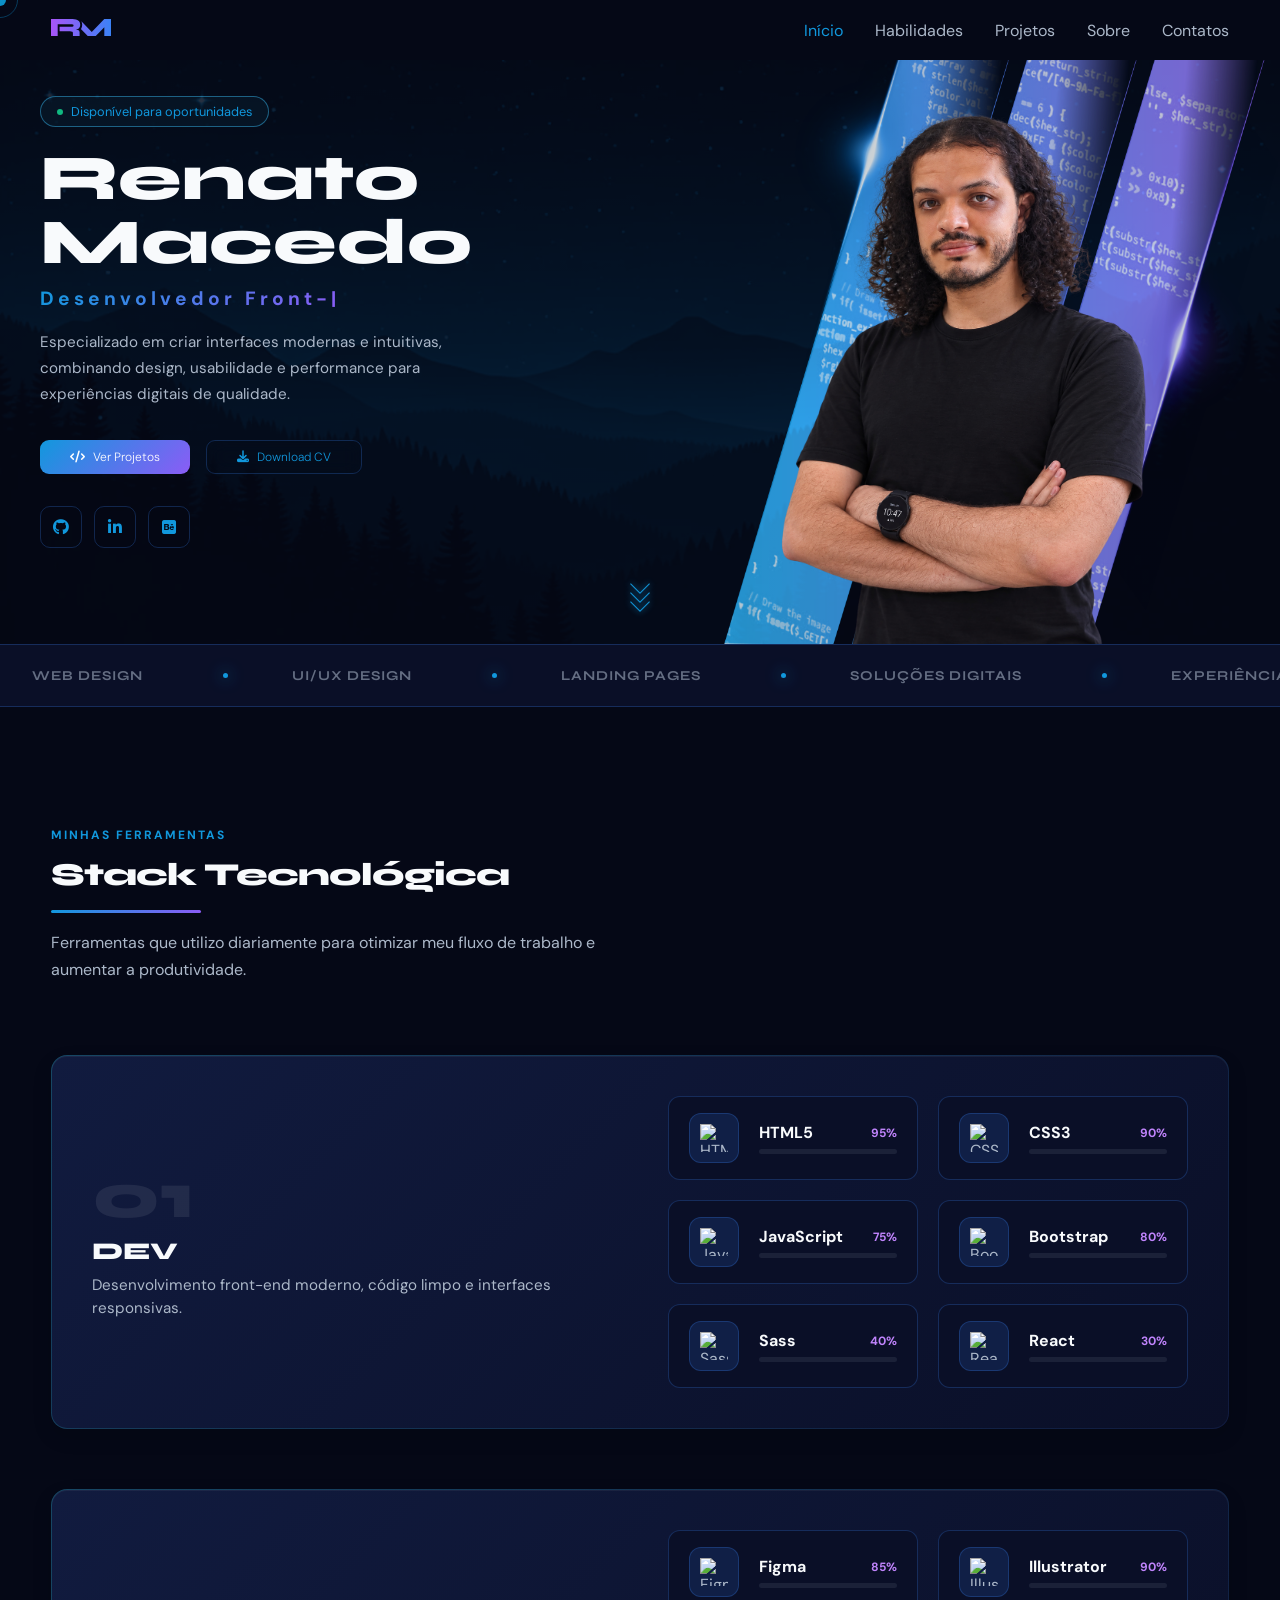
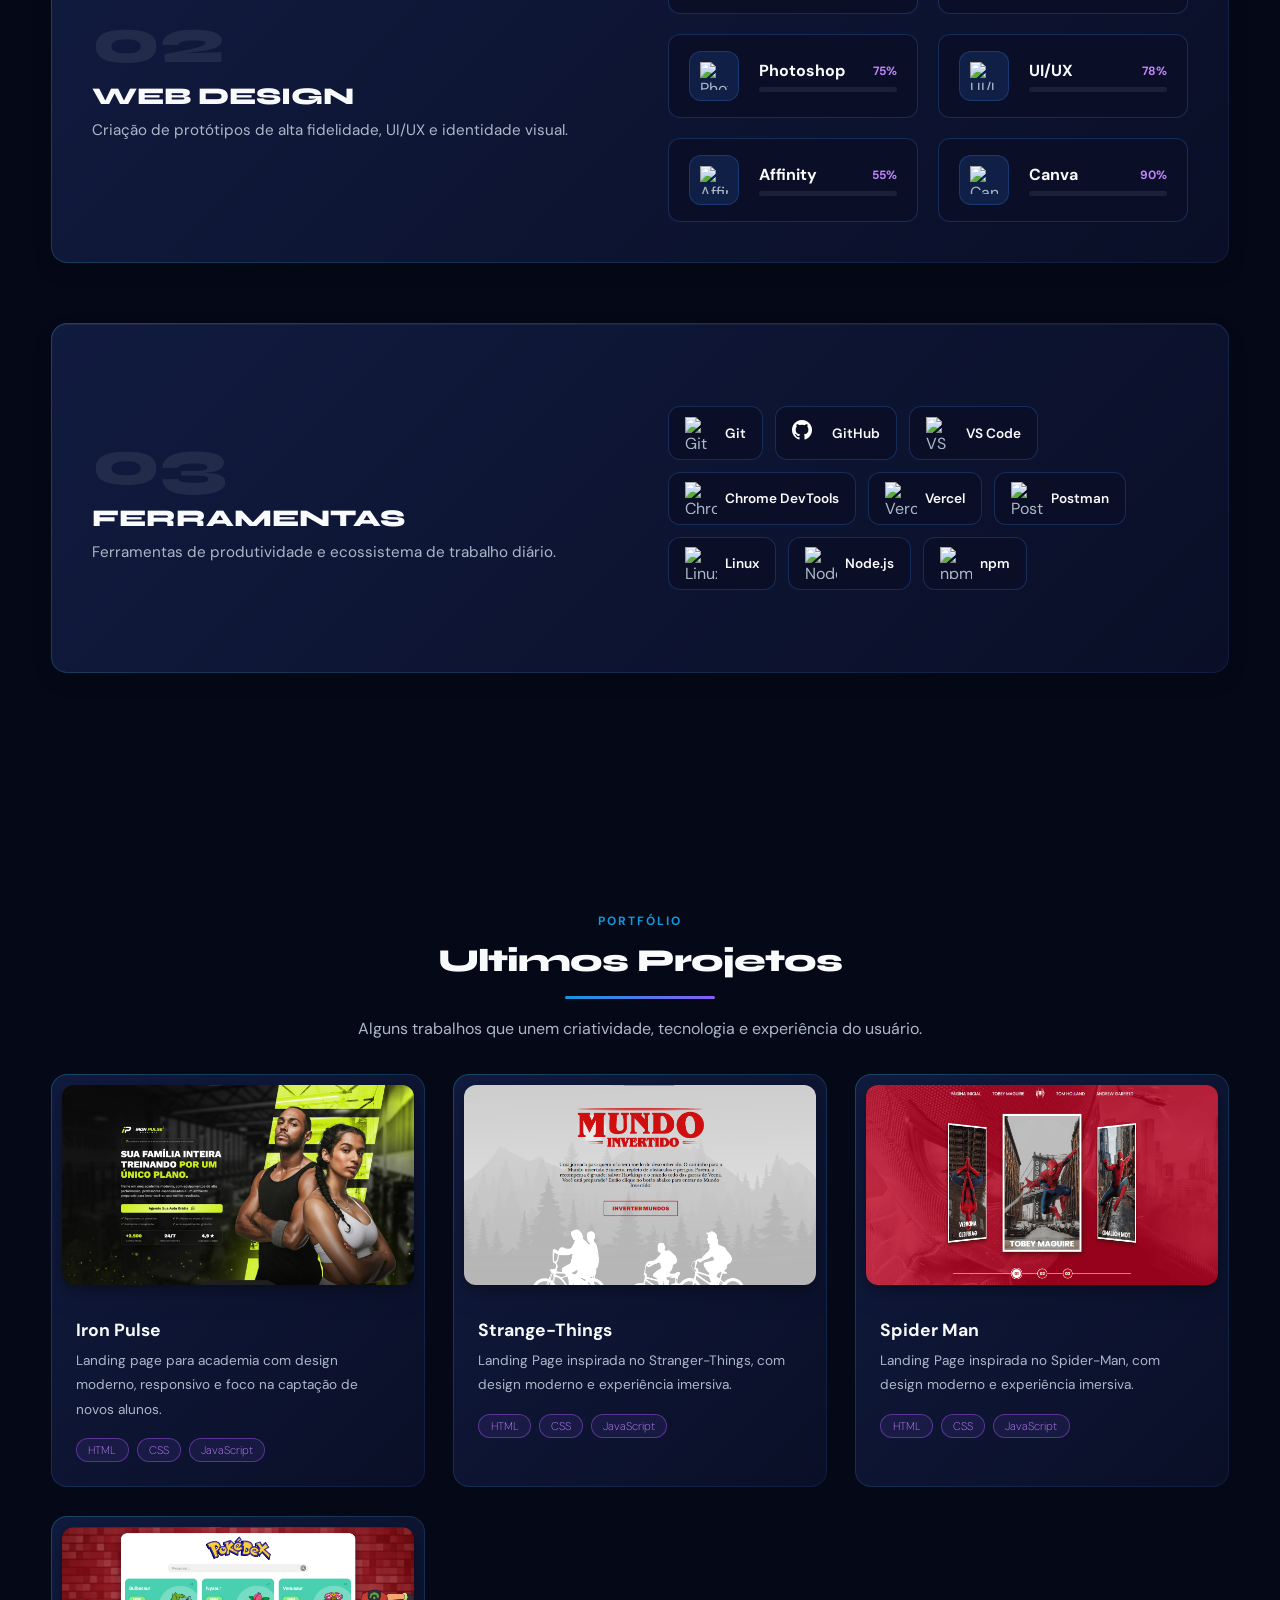
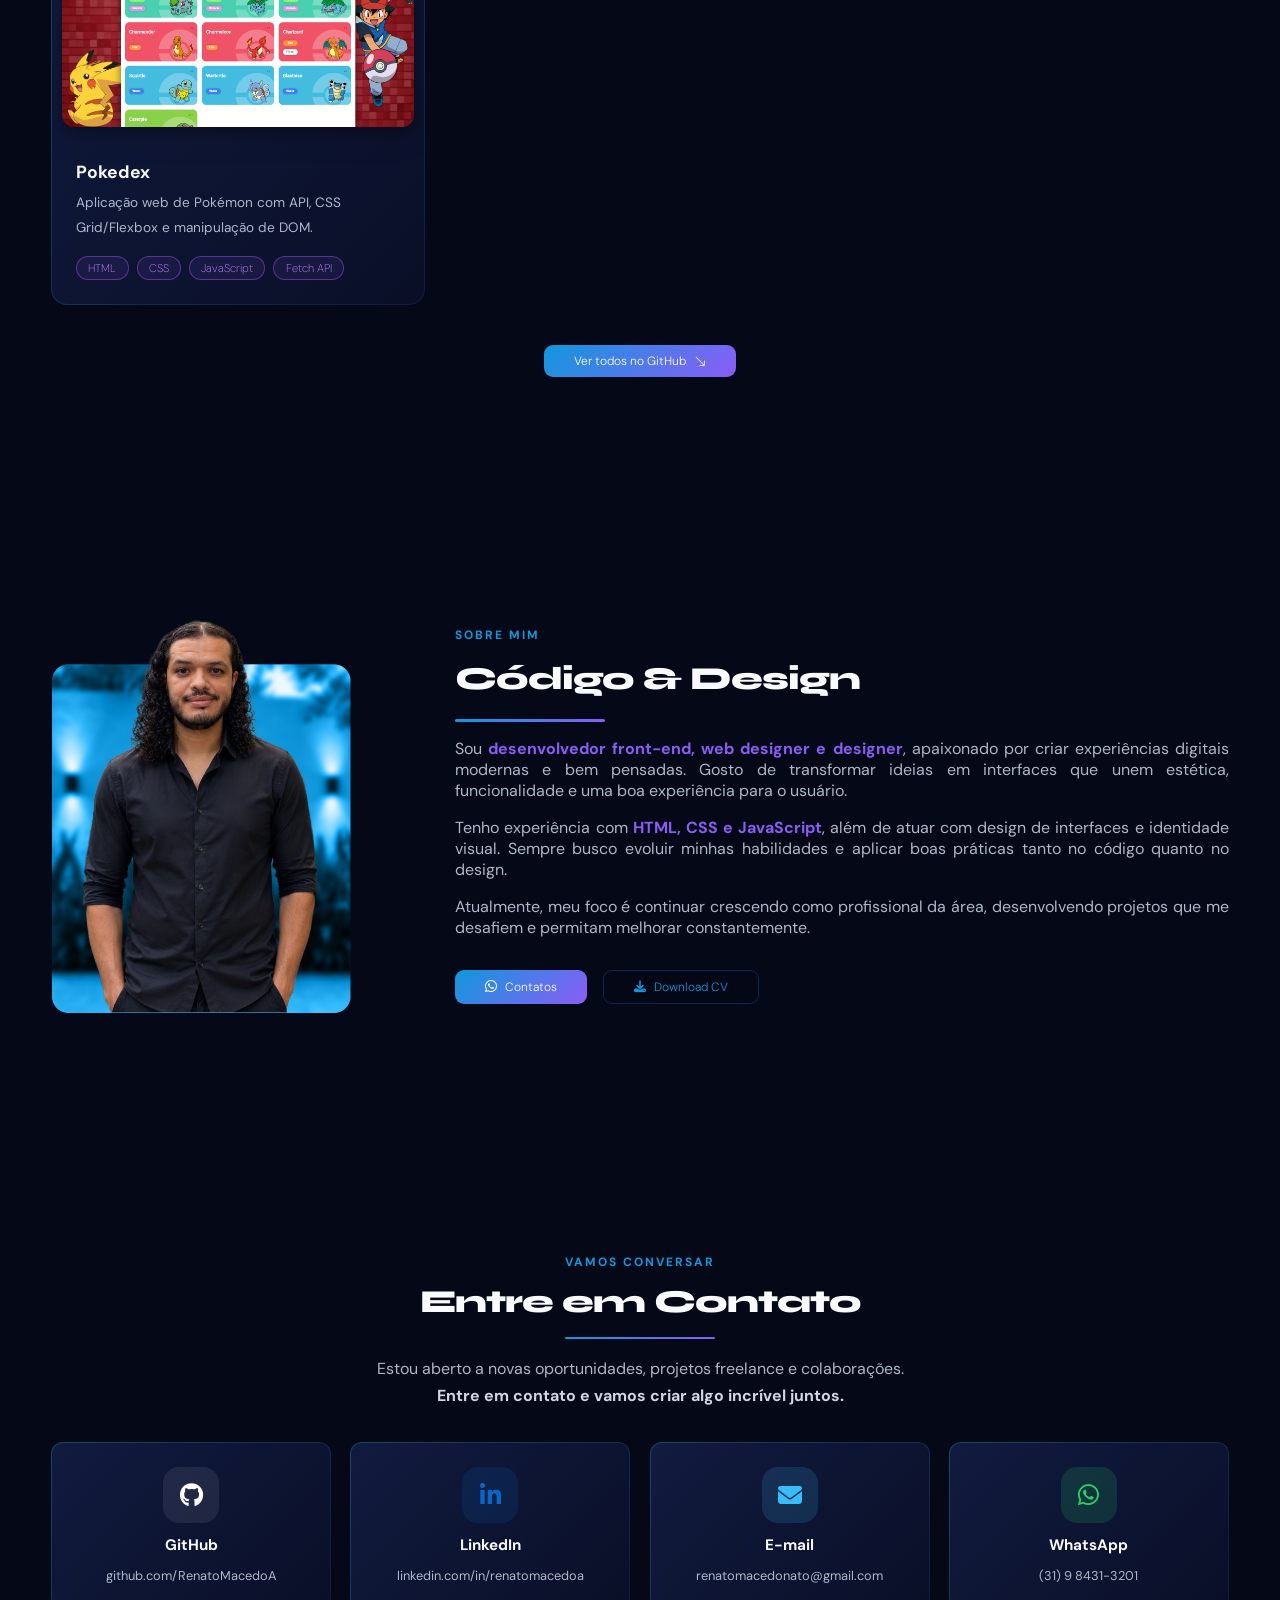
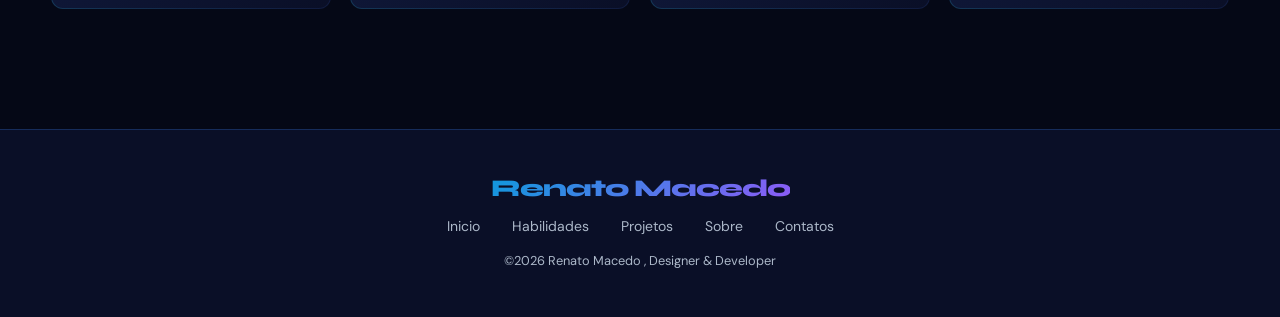
==== index.html @ a1b6cc7d "Add files via upload" ====
<!doctype html>
<html lang="pt-BR" data-theme="dark">
  <head>
    <meta charset="UTF-8" />
    <meta name="viewport" content="width=device-width, initial-scale=1.0" />

    <!-- SEO -->
    <title>Renato Macedo | Portfólio Front-End Developer & Web Designer</title>

    <meta
      name="description"
      content="Portfólio de Renato Macedo Afonso, desenvolvedor Front-End e Web Designer especializado em criar sites modernos, responsivos e focados na experiência do usuário."
    />

    <!-- Compartilhamento -->
    <meta property="og:title" content="Renato Macedo Afonso | Front-End Developer" />
    <meta property="og:description" content="Portfólio profissional com projetos de desenvolvimento web e design." />
    <meta property="og:image" content="assets/img/preview.jpg" />
    <meta property="og:type" content="website" />

    <!-- Fontes -->
    <!-- Google Fonts -->
    <link rel="preconnect" href="https://fonts.googleapis.com" />
    <link rel="preconnect" href="https://fonts.gstatic.com" crossorigin />

    <link
      href="https://fonts.googleapis.com/css2?family=DM+Sans:opsz,wght@9..40,100..1000&family=Syne:wght@400;500;600;700;800&display=swap"
      rel="stylesheet"
    />

    <!-- CSS -->
    <link rel="stylesheet" href="assets/css/reset.css" />
    <link rel="stylesheet" href="assets/css/variaveis.css" />
    <link rel="stylesheet" href="assets/css/componentes.css" />
    <link rel="stylesheet" href="assets/css/styles.css" />
    <link rel="stylesheet" href="assets/css/animacoes.css" />
    <link rel="stylesheet" href="assets/css/responsivo.css" media="screen" />

    <!-- Ícones -->
    <link rel="stylesheet" href="https://cdnjs.cloudflare.com/ajax/libs/font-awesome/6.4.0/css/all.min.css" />
    <link rel="stylesheet" href="https://cdn.jsdelivr.net/npm/bootstrap-icons@1.11.3/font/bootstrap-icons.min.css" />

    <link rel="stylesheet" href="https://cdn.jsdelivr.net/gh/devicons/devicon@latest/devicon.min.css" />

    <link rel="icon" href="assets/img/favicon.ico" />
  </head>

  <body>
    <!-- CURSOR PERSONALIZADO — visível apenas em desktop; oculto automaticamente em touch -->
    <div class="cursor" id="cursor"></div>
    <div class="cursor-ring" id="cursor-ring"></div>

    <!--==================== HEADER ====================-->
    <header class="header__nav">
      <div class="container">
        <div class="header__conteudo">
          <div class="header__logo">
            <a href="#inicio"><img src="assets/image/logoRM.svg" alt="" /></a>
          </div>
          <nav class="menu__Desktop">
            <ul class="menu">
              <li><a href="#inicio" class="active js-link">Início</a></li>
              <li><a href="#skill" class="js-link">Habilidades</a></li>
              <li><a href="#projeto" class="js-link">Projetos</a></li>

              <li><a href="#sobre" class="js-link">Sobre</a></li>
              <li><a href="#contato" class="js-link">Contatos</a></li>
            </ul>
          </nav>

          <!-- <div id="btn__abrir-menu" class="btn__abrir-menu">
            <i class="bi bi-list"></i>
          </div> -->

          <div id="btn-menu__mobile" class="btn-menu__mobile">
            <div class="line-menumobile-1"></div>
            <div class="line-menumobile-2"></div>
          </div>

          <nav id="menu__mobile" class="menu__mobile">
            <ul class="menu">
              <li><a href="#inicio" class="active js-link">Início</a></li>
              <li><a href="#skill" class="js-link">Habilidades</a></li>
              <li><a href="#projeto" class="js-link">Projetos</a></li>

              <li><a href="#sobre" class="js-link">Sobre</a></li>
              <li><a href="#contato" class="js-link">Contatos</a></li>
            </ul>
          </nav>
        </div>
      </div>
    </header>

    <!--==================== MAIN ====================-->
    <main>
      <!--==================== HOME SECTION ====================-->
      <section class="hero" id="inicio">
        <div class="container hero__container">
          <div class="hero__content">
            <div class="hero__text">
              <div class="hero__badge"><span class="hero__badge-pulse"></span> Disponível para oportunidades</div>
              <h1 class="hero__title">Renato<br />Macedo</h1>
              <h2 id="typeWriter" class="hero__subtitle"></h2>
              <p class="hero__description">
                Especializado em criar interfaces modernas e intuitivas, combinando design, usabilidade e performance para experiências
                digitais de qualidade.
              </p>

              <div class="hero__actions">
                <a href="#projeto" class="btn btn--primary"><i class="fas fa-code"></i> Ver Projetos</a>

                <a
                  href="https://drive.google.com/uc?export=download&id=1Sx9H4rnm-EZOzwN9v4sdnHXpkzO45IIn"
                  class="btn btn--outline"
                  target="_blank"
                  rel="noopener noreferrer"
                  title="Baixar Currículo em PDF"
                >
                  <i class="fas fa-download"></i> Download CV
                </a>
              </div>

              <div class="hero__socials">
                <a href="https://github.com/RenatoMacedoA" target="_blank" rel="noopener" class="hero__social-icon" title="GitHub">
                  <i class="fab fa-github"></i>
                </a>
                <a
                  href="https://www.linkedin.com/in/renatomacedoa/"
                  target="_blank"
                  rel="noopener"
                  class="hero__social-icon"
                  title="LinkedIn"
                >
                  <i class="fab fa-linkedin-in"></i>
                </a>

                <a href="https://www.behance.net/RenatoMacedoA" target="_blank" rel="noopener" class="hero__social-icon" title="LinkedIn">
                  <i class="fa-brands fa-square-behance"></i>
                </a>

                <!-- <a
                  href="https://wa.me/5531984313201?text=Olá,%20Renato!%20Vi%20seu%20portfólio%20e%20gostaria%20de%20conversar."
                  target="_blank"
                  rel="noopener"
                  class="hero__social-icon"
                  title="WhatsApp"
                >
                  <i class="fab fa-whatsapp"></i>
                </a> -->
              </div>
            </div>
          </div>

          <div class="hero__images">
            <img src="assets/image/hero22.png" alt="" class="hero__background" />

            <img src="assets/image/FotoHero5.png" alt="Foto de Renato Macedo" class="hero__photo hidden-right" />

            <!-- Mobile -->
            <img src="assets/image/mobile.webp" alt="Foto de Renato Macedo" class="hero__mobile" />
          </div>
          <div class="scroll-down">
            <span></span>
            <span></span>
            <span></span>
          </div>
        </div>
        <div class="bg__textura"></div>
      </section>

      <section class="marquee">
        <div class="marquee__track">
          <div class="marquee__content">
            <span>Web Design</span>
            <span>UI/UX Design</span>
            <span>Landing Pages</span>
            <span>Soluções Digitais</span>
            <span>Experiência do Usuário</span>
            <span>Sites Modernos</span>
          </div>
        </div>
      </section>

      <!--==================== SKILLS SECTION ====================-->
      <section id="skill" class="skill">
        <div class="container">
          <div class="skill__conteudo">
            <div class="section__titulos section__titulos--left">
              <span class="section-tag">Minhas Ferramentas</span>
              <h2 class="section-title">Stack Tecnológica</h2>
              <div class="section-line"></div>
              <p class="section__paragrafos">
                Ferramentas que utilizo diariamente para otimizar meu fluxo de trabalho e aumentar a produtividade.
              </p>
            </div>

            <div class="skills-stack">
              <!-- PANEL 01: DEV -->
              <article class="skills-panel">
                <div class="skills-panel__left hidden-left">
                  <div class="skills-panel__number">01</div>
                  <h3>DEV</h3>
                  <p>Desenvolvimento front-end moderno, código limpo e interfaces responsivas.</p>
                </div>
                <div>
                  <div class="skills__grid hidden-right">
                    <!-- HTML5 -->
                    <div class="skills__card">
                      <div class="skills__icon-box">
                        <img
                          class="skills__icon"
                          src="https://cdn.jsdelivr.net/gh/devicons/devicon/icons/html5/html5-original.svg"
                          alt="HTML5"
                        />
                      </div>
                      <div class="skills__details">
                        <div class="skills__meta">
                          <span class="skills__name">HTML5</span>
                          <span class="skills__percentage">95%</span>
                        </div>
                        <div class="skills__level">
                          <div class="skills__fill" data-level="95" style="width: 0%"></div>
                        </div>
                      </div>
                    </div>

                    <!-- CSS3 -->
                    <div class="skills__card">
                      <div class="skills__icon-box">
                        <img
                          class="skills__icon"
                          src="https://cdn.jsdelivr.net/gh/devicons/devicon/icons/css3/css3-original.svg"
                          alt="CSS3"
                        />
                      </div>
                      <div class="skills__details">
                        <div class="skills__meta">
                          <span class="skills__name">CSS3</span>
                          <span class="skills__percentage">90%</span>
                        </div>
                        <div class="skills__level">
                          <div class="skills__fill" data-level="90" style="width: 0%"></div>
                        </div>
                      </div>
                    </div>

                    <!-- JavaScript -->
                    <div class="skills__card">
                      <div class="skills__icon-box">
                        <img
                          class="skills__icon"
                          src="https://cdn.jsdelivr.net/gh/devicons/devicon/icons/javascript/javascript-original.svg"
                          alt="JavaScript"
                        />
                      </div>
                      <div class="skills__details">
                        <div class="skills__meta">
                          <span class="skills__name">JavaScript</span>
                          <span class="skills__percentage">75%</span>
                        </div>
                        <div class="skills__level">
                          <div class="skills__fill" data-level="75" style="width: 0%"></div>
                        </div>
                      </div>
                    </div>

                    <!-- Bootstrap -->
                    <div class="skills__card">
                      <div class="skills__icon-box">
                        <img
                          class="skills__icon"
                          src="https://cdn.jsdelivr.net/gh/devicons/devicon/icons/bootstrap/bootstrap-original.svg"
                          alt="Bootstrap"
                        />
                      </div>
                      <div class="skills__details">
                        <div class="skills__meta">
                          <span class="skills__name">Bootstrap</span>
                          <span class="skills__percentage">80%</span>
                        </div>
                        <div class="skills__level">
                          <div class="skills__fill" data-level="80" style="width: 0%"></div>
                        </div>
                      </div>
                    </div>

                    <!-- Sass -->
                    <div class="skills__card">
                      <div class="skills__icon-box">
                        <img
                          class="skills__icon"
                          src="https://cdn.jsdelivr.net/gh/devicons/devicon/icons/sass/sass-original.svg"
                          alt="Sass"
                        />
                      </div>
                      <div class="skills__details">
                        <div class="skills__meta">
                          <span class="skills__name">Sass</span>
                          <span class="skills__percentage">40%</span>
                        </div>
                        <div class="skills__level">
                          <div class="skills__fill" data-level="40" style="width: 0%"></div>
                        </div>
                      </div>
                    </div>

                    <!-- React -->
                    <div class="skills__card">
                      <div class="skills__icon-box">
                        <img
                          class="skills__icon"
                          src="https://cdn.jsdelivr.net/gh/devicons/devicon/icons/react/react-original.svg"
                          alt="React"
                        />
                      </div>
                      <div class="skills__details">
                        <div class="skills__meta">
                          <span class="skills__name">React</span>
                          <span class="skills__percentage">30%</span>
                        </div>
                        <div class="skills__level">
                          <div class="skills__fill" data-level="30" style="width: 0%"></div>
                        </div>
                      </div>
                    </div>
                  </div>
                </div>
              </article>

              <!-- PANEL 02: DESIGN -->
              <article class="skills-panel">
                <div class="skills-panel__left hidden-left">
                  <div class="skills-panel__number">02</div>
                  <h3>WEB DESIGN</h3>
                  <p>Criação de protótipos de alta fidelidade, UI/UX e identidade visual.</p>
                </div>
                <div>
                  <div class="skills__grid hidden-right">
                    <!-- Figma -->
                    <div class="skills__card">
                      <div class="skills__icon-box">
                        <img
                          class="skills__icon"
                          src="https://cdn.jsdelivr.net/gh/devicons/devicon/icons/figma/figma-original.svg"
                          alt="Figma"
                        />
                      </div>
                      <div class="skills__details">
                        <div class="skills__meta">
                          <span class="skills__name">Figma</span>
                          <span class="skills__percentage">85%</span>
                        </div>
                        <div class="skills__level">
                          <div class="skills__fill" data-level="85" style="width: 0%"></div>
                        </div>
                      </div>
                    </div>

                    <!-- Illustrator -->
                    <div class="skills__card">
                      <div class="skills__icon-box">
                        <img
                          class="skills__icon"
                          src="https://cdn.jsdelivr.net/gh/devicons/devicon@latest/icons/illustrator/illustrator-original.svg"
                          alt="Illustrator"
                        />
                      </div>
                      <div class="skills__details">
                        <div class="skills__meta">
                          <span class="skills__name">Illustrator</span>
                          <span class="skills__percentage">90%</span>
                        </div>
                        <div class="skills__level">
                          <div class="skills__fill" data-level="90" style="width: 0%"></div>
                        </div>
                      </div>
                    </div>

                    <!-- Photoshop -->
                    <div class="skills__card">
                      <div class="skills__icon-box">
                        <img
                          class="skills__icon"
                          src="https://cdn.jsdelivr.net/gh/devicons/devicon@latest/icons/photoshop/photoshop-original.svg"
                          alt="Photoshop"
                        />
                      </div>
                      <div class="skills__details">
                        <div class="skills__meta">
                          <span class="skills__name">Photoshop</span>
                          <span class="skills__percentage">75%</span>
                        </div>
                        <div class="skills__level">
                          <div class="skills__fill" data-level="75" style="width: 0%"></div>
                        </div>
                      </div>
                    </div>

                    <!-- UI/UX -->
                    <div class="skills__card">
                      <div class="skills__icon-box">
                        <img class="skills__icon" src="https://img.icons8.com/color/96/design.png" alt="UI/UX" />
                      </div>
                      <div class="skills__details">
                        <div class="skills__meta">
                          <span class="skills__name">UI/UX</span>
                          <span class="skills__percentage">78%</span>
                        </div>
                        <div class="skills__level">
                          <div class="skills__fill" data-level="78" style="width: 0%"></div>
                        </div>
                      </div>
                    </div>

                    <!-- Affinity -->
                    <div class="skills__card">
                      <div class="skills__icon-box">
                        <img
                          class="skills__icon"
                          src="https://upload.wikimedia.org/wikipedia/commons/thumb/c/cf/Affinity_%28App%29_Logo.svg/960px-Affinity_%28App%29_Logo.svg.png"
                          alt="Affinity"
                        />
                      </div>
                      <div class="skills__details">
                        <div class="skills__meta">
                          <span class="skills__name">Affinity</span>
                          <span class="skills__percentage">55%</span>
                        </div>
                        <div class="skills__level">
                          <div class="skills__fill" data-level="55" style="width: 0%"></div>
                        </div>
                      </div>
                    </div>

                    <!-- Canva -->
                    <div class="skills__card">
                      <div class="skills__icon-box">
                        <img
                          class="skills__icon"
                          src="https://img.icons8.com/?size=100&id=iWw83PVcBpLw&format=png&color=000000"
                          alt="Canva"
                        />
                      </div>
                      <div class="skills__details">
                        <div class="skills__meta">
                          <span class="skills__name">Canva</span>
                          <span class="skills__percentage">90%</span>
                        </div>
                        <div class="skills__level">
                          <div class="skills__fill" data-level="90" style="width: 0%"></div>
                        </div>
                      </div>
                    </div>
                  </div>
                </div>
              </article>

              <!-- PANEL 03: FERRAMENTAS -->
              <article class="skills-panel">
                <div class="skills-panel__left hidden-left">
                  <div class="skills-panel__number">03</div>
                  <h3>FERRAMENTAS</h3>
                  <p>Ferramentas de produtividade e ecossistema de trabalho diário.</p>
                </div>
                <div>
                  <div class="skills__tags-container hidden-right">
                    <div class="skills__tag">
                      <img
                        class="skills__tag-icon"
                        src="https://cdn.jsdelivr.net/gh/devicons/devicon/icons/git/git-original.svg"
                        alt="Git"
                      />
                      <span class="skills__tag-name">Git</span>
                    </div>

                    <div class="skills__tag">
                      <i class="bi bi-github skills__tag-icon icon__github"></i>
                      <span class="skills__tag-name">GitHub</span>
                    </div>

                    <div class="skills__tag">
                      <img
                        class="skills__tag-icon"
                        src="https://cdn.jsdelivr.net/gh/devicons/devicon/icons/vscode/vscode-original.svg"
                        alt="VS Code"
                      />
                      <span class="skills__tag-name">VS Code</span>
                    </div>

                    <div class="skills__tag">
                      <img
                        class="skills__tag-icon"
                        src="https://cdn.jsdelivr.net/gh/devicons/devicon/icons/chrome/chrome-original.svg"
                        alt="Chrome DevTools"
                      />
                      <span class="skills__tag-name">Chrome DevTools</span>
                    </div>

                    <div class="skills__tag">
                      <img
                        class="skills__tag-icon"
                        src="https://cdn.jsdelivr.net/gh/devicons/devicon/icons/vercel/vercel-original.svg"
                        alt="Vercel"
                      />
                      <span class="skills__tag-name">Vercel</span>
                    </div>

                    <div class="skills__tag">
                      <img
                        class="skills__tag-icon"
                        src="https://cdn.jsdelivr.net/gh/devicons/devicon/icons/postman/postman-original.svg"
                        alt="Postman"
                      />
                      <span class="skills__tag-name">Postman</span>
                    </div>

                    <div class="skills__tag">
                      <img
                        class="skills__tag-icon"
                        src="https://cdn.jsdelivr.net/gh/devicons/devicon/icons/linux/linux-original.svg"
                        alt="Linux"
                      />
                      <span class="skills__tag-name">Linux</span>
                    </div>

                    <div class="skills__tag">
                      <img
                        class="skills__tag-icon"
                        src="https://cdn.jsdelivr.net/gh/devicons/devicon/icons/nodejs/nodejs-original.svg"
                        alt="Node.js"
                      />
                      <span class="skills__tag-name">Node.js</span>
                    </div>

                    <div class="skills__tag">
                      <img
                        class="skills__tag-icon"
                        src="https://cdn.jsdelivr.net/gh/devicons/devicon/icons/npm/npm-original-wordmark.svg"
                        alt="npm"
                      />
                      <span class="skills__tag-name">npm</span>
                    </div>
                  </div>
                </div>
              </article>
            </div>
          </div>
        </div>
      </section>

      <!--==================== PROJETOS SECTION ====================-->
      <section id="projeto" class="projeto">
        <div class="container">
          <div class="projeto__conteudo">
            <div class="section__titulos">
              <span class="section-tag">Portfólio</span>
              <h2 class="section-title">Ultimos Projetos</h2>
              <div class="section-line"></div>
              <div class="section__paragrafos">Alguns trabalhos que unem criatividade, tecnologia e experiência do usuário.</div>
            </div>

            <div class="projeto__grid">
              <div class="projeto__card pop">
                <div class="projeto__imagem-container">
                  <img class="projeto__imagem" src="assets/image/LP-IronPulse.jpg" alt="Landing Page para Iron Pulse" />

                  <div class="projeto__overlay">
                    <a href="https://ironpulseclub.vercel.app/" class="btn btn--primary" target="_blank" rel="noopener noreferrer">
                      <span>Ver Projeto</span>
                      <i class="bi bi-arrow-down-right"></i>
                    </a>

                    <a
                      href="https://github.com/RenatoMacedoA/LP-IronPulse"
                      class="btn btn--outline"
                      target="_blank"
                      rel="noopener noreferrer"
                    >
                      <span>GitHub</span>
                      <i class="bi bi-download"></i>
                    </a>
                  </div>
                </div>

                <div class="projeto__info">
                  <div class="projeto__nome">Iron Pulse</div>
                  <div class="projeto__desc">
                    Landing page para academia com design moderno, responsivo e foco na captação de novos alunos.
                  </div>
                  <div class="projeto__tags">
                    <span class="projeto__tag">HTML</span>
                    <span class="projeto__tag">CSS</span>
                    <span class="projeto__tag">JavaScript</span>
                  </div>
                </div>
              </div>

              <div class="projeto__card pop">
                <div class="projeto__imagem-container">
                  <img class="projeto__imagem" src="assets/image/Stranger-Things.png" alt="Stranger Things" />

                  <div class="projeto__overlay">
                    <a
                      href="https://renatomacedoa.github.io/Strange-Things/"
                      class="btn btn--primary"
                      target="_blank"
                      rel="noopener noreferrer"
                    >
                      <span>Ver Projeto</span>
                      <i class="bi bi-arrow-down-right"></i>
                    </a>

                    <a
                      href="https://github.com/RenatoMacedoA/Strange-Things"
                      class="btn btn--outline"
                      target="_blank"
                      rel="noopener noreferrer"
                    >
                      <span>GitHub</span>
                      <i class="bi bi-download"></i>
                    </a>
                  </div>
                </div>

                <div class="projeto__info">
                  <div class="projeto__nome">Strange-Things</div>
                  <div class="projeto__desc">Landing Page inspirada no Stranger-Things, com design moderno e experiência imersiva.</div>
                  <div class="projeto__tags">
                    <span class="projeto__tag">HTML</span>
                    <span class="projeto__tag">CSS</span>
                    <span class="projeto__tag">JavaScript</span>
                  </div>
                </div>
              </div>

              <div class="projeto__card pop">
                <div class="projeto__imagem-container">
                  <img class="projeto__imagem" src="assets/image/Spider-Man.png" alt="Spider Man" />
                  <div class="projeto__overlay">
                    <a
                      href="https://renatomacedoa.github.io/SpiderMan-LandingPage/"
                      class="btn btn--primary"
                      target="_blank"
                      rel="noopener noreferrer"
                    >
                      <span>Ver Projeto</span>
                      <i class="bi bi-arrow-down-right"></i>
                    </a>

                    <a
                      href="https://github.com/RenatoMacedoA/SpiderMan-LandingPage"
                      class="btn btn--outline"
                      target="_blank"
                      rel="noopener noreferrer"
                    >
                      <span>GitHub</span>
                      <i class="bi bi-download"></i>
                    </a>
                  </div>
                </div>

                <div class="projeto__info">
                  <div class="projeto__nome">Spider Man</div>
                  <div class="projeto__desc">Landing Page inspirada no Spider-Man, com design moderno e experiência imersiva.</div>
                  <div class="projeto__tags">
                    <span class="projeto__tag">HTML</span>
                    <span class="projeto__tag">CSS</span>
                    <span class="projeto__tag">JavaScript</span>
                  </div>
                </div>
              </div>

              <div class="projeto__card pop">
                <div class="projeto__imagem-container">
                  <img class="projeto__imagem" src="assets/image/Pokedex.png" alt="Spider Man" />

                  <div class="projeto__overlay">
                    <a href="https://renatomacedoa.github.io/Pokedex/" class="btn btn--primary" target="_blank" rel="noopener noreferrer">
                      <span>Ver Projeto</span>
                      <i class="bi bi-arrow-down-right"></i>
                    </a>

                    <a href="https://github.com/RenatoMacedoA/Pokedex" class="btn btn--outline" target="_blank" rel="noopener noreferrer">
                      <span>GitHub</span>
                      <i class="bi bi-download"></i>
                    </a>
                  </div>
                </div>

                <div class="projeto__info">
                  <div class="projeto__nome">Pokedex</div>
                  <div class="projeto__desc">Aplicação web de Pokémon com API, CSS Grid/Flexbox e manipulação de DOM.</div>
                  <div class="projeto__tags">
                    <span class="projeto__tag">HTML</span>
                    <span class="projeto__tag">CSS</span>
                    <span class="projeto__tag">JavaScript</span>
                    <span class="projeto__tag">Fetch API</span>
                  </div>
                </div>
              </div>

              <!-- <div class="projeto__card pop">
                <div class="projeto__imagem-container">
                  <img class="projeto__imagem" src="Spider-Man.png" alt="Jogo Da Memória" />

                  <div class="projeto__overlay">
                    <a
                      href="https://renatomacedoa.github.io/Memory-Game/"
                      class="btn btn--primary"
                      target="_blank"
                      rel="noopener noreferrer"
                    >
                      <span>Ver Projeto</span>
                      <i class="bi bi-arrow-down-right"></i>
                    </a>

                    <a
                      href="https://github.com/RenatoMacedoA/Memory-Game"
                      class="btn btn--outline"
                      target="_blank"
                      rel="noopener noreferrer"
                    >
                      <span>GitHub</span>
                      <i class="bi bi-download"></i>
                    </a>
                  </div>
                </div>

                <div class="projeto__info">
                  <div class="projeto__nome">Jogo Da Memória</div>
                  <div class="projeto__desc">Projeto desenvolvido para praticar JavaScript, manipulação do DOM e lógica de programação.</div>
                  <div class="projeto__tags">
                    <span class="projeto__tag">HTML</span>
                    <span class="projeto__tag">CSS</span>
                    <span class="projeto__tag">JavaScript</span>
                  </div>
                </div>
              </div>

              <div class="projeto__card pop">
                <div class="projeto__imagem-container">
                  <img class="projeto__imagem" src="Spider-Man.png" alt="Spider Man" />

                  <div class="projeto__overlay">
                    <a
                      href="https://renatomacedoa.github.io/SpiderMan-LandingPage/"
                      class="btn btn--primary"
                      target="_blank"
                      rel="noopener noreferrer"
                    >
                      <span>Ver Projeto</span>
                      <i class="bi bi-arrow-down-right"></i>
                    </a>

                    <a
                      href="https://github.com/RenatoMacedoA/SpiderMan-LandingPage"
                      class="btn btn--outline"
                      target="_blank"
                      rel="noopener noreferrer"
                    >
                      <span>GitHub</span>
                      <i class="bi bi-download"></i>
                    </a>
                  </div>
                </div>

                <div class="projeto__info">
                  <div class="projeto__nome">Spider Man</div>
                  <div class="projeto__desc">Landing Page inspirada no Spider-Man, com design moderno e experiência imersiva.</div>
                  <div class="projeto__tags">
                    <span class="projeto__tag">HTML</span>
                    <span class="projeto__tag">CSS</span>
                    <span class="projeto__tag">JavaScript</span>
                  </div>
                </div>
              </div> -->
            </div>

            <div class="projeto__botoes">
              <a href="https://github.com/RenatoMacedoA" class="btn btn--primary" target="_blank" rel="noopener noreferrer">
                <span>Ver todos no GitHub</span>
                <i class="bi bi-arrow-down-right"></i>
              </a>
            </div>
          </div>
        </div>
      </section>

      <!-- <section id="certificado" class="certificados">
        <h1>certificado</h1>
      </section> -->

      <!--==================== SOBRE SECTION ====================-->
      <section id="sobre" class="sobre">
      

        <div class="container">
          <div class="sobre__conteudo">
            <!-- Conteúdo -->
            <div class="sobre__info">
              <!-- Imagem -->
              <figure class="sobre__image hidden-left">
                <img src="assets/image/FotoSobre2.webp" alt="Foto de Renato Macedo" loading="lazy" />
              </figure>

              <!-- Texto -->
              <div class="sobre__texto hidden-right">
                <!-- Título da Seção -->
                <div class="section__titulos section__titulos--left">
                  <span class="section-tag">SOBRE MIM</span>
                  <h2 class="section-title">Código & Design</h2>
                  <div class="section-line"></div>
                </div>

                <div class="sobre__paragrafo">
                  <p>
                    Sou
                    <strong>desenvolvedor front-end, web designer e designer</strong>, apaixonado por criar experiências digitais modernas e
                    bem pensadas. Gosto de transformar ideias em interfaces que unem estética, funcionalidade e uma boa experiência para o
                    usuário.
                  </p>

                  <p>
                    Tenho experiência com
                    <strong>HTML, CSS e JavaScript</strong>, além de atuar com design de interfaces e identidade visual. Sempre busco
                    evoluir minhas habilidades e aplicar boas práticas tanto no código quanto no design.
                  </p>

                  <p>
                    Atualmente, meu foco é continuar crescendo como profissional da área, desenvolvendo projetos que me desafiem e permitam
                    melhorar constantemente.
                  </p>
                </div>

                <!-- NÃO ALTERAR -->
                <div class="hero__actions">
                  <a href="#contato" class="btn btn--primary">
                    <i class="bi bi-whatsapp"></i>
                    Contatos
                  </a>

                  <a
                    href="https://drive.google.com/uc?export=download&id=1Sx9H4rnm-EZOzwN9v4sdnHXpkzO45IIn"
                    class="btn btn--outline"
                    target="_blank"
                    rel="noopener noreferrer"
                    title="Baixar Currículo em PDF"
                  >
                    <i class="fas fa-download"></i>
                    Download CV
                  </a>
                </div>
                <!-- /NÃO ALTERAR -->
              </div>
            </div>
          </div>
        </div>
      </section>

      <!--==================== CONTATOS SECTION ====================-->
      <section id="contato" class="contato">
        <div class="container">
          <!-- Bloco de Texto Superior Centralizado -->
          <div class="contatos__topo pop">
            <div class="section__titulos">
              <span class="section-tag">Vamos Conversar</span>
              <h2 class="section-title">Entre em Contato</h2>
              <div class="section-line"></div>
              <div class="section__paragrafos">
                <p>
                  Estou aberto a novas oportunidades, projetos freelance e colaborações.
                  <br />
                  <strong>Entre em contato e vamos criar algo incrível juntos.</strong>
                </p>
              </div>
            </div>
          </div>

          <div class="contact-grid pop">
            <!-- Github -->
            <a class="contact-card github" href="https://github.com/RenatoMacedoA" target="_blank" rel="noopener noreferrer">
              <div class="contact-icon">
                <i class="fab fa-github"></i>
              </div>

              <h3 class="contact-label">GitHub</h3>

              <p class="contact-val">github.com/RenatoMacedoA</p>
            </a>

            <!-- Linkedin -->
            <a class="contact-card linkedin" href="https://www.linkedin.com/in/renatomacedoa/" target="_blank" rel="noopener noreferrer">
              <div class="contact-icon">
                <i class="fab fa-linkedin-in"></i>
              </div>

              <h3 class="contact-label">LinkedIn</h3>

              <p class="contact-val">linkedin.com/in/renatomacedoa</p>
            </a>

            <!-- Email -->
            <a class="contact-card email" href="mailto:renatomacedonato@gmail.com">
              <div class="contact-icon">
                <i class="fas fa-envelope"></i>
              </div>

              <h3 class="contact-label">E-mail</h3>

              <p class="contact-val">renatomacedonato@gmail.com</p>
            </a>

            <!-- Whatsapp -->
            <a
              class="contact-card whatsapp"
              href="https://wa.me/5531984313201?text=Olá,%20Renato!%20Vi%20seu%20portfólio%20e%20gostaria%20de%20conversar."
              target="_blank"
              rel="noopener noreferrer"
            >
              <div class="contact-icon">
                <i class="fab fa-whatsapp"></i>
              </div>

              <h3 class="contact-label">WhatsApp</h3>

              <p class="contact-val">(31) 9 8431-3201</p>
            </a>
          </div>
        </div>
      </section>
    </main>

    <!--==================== FOOTER ====================-->
    <footer class="footer__Section">
      <div class="container">
        <div class="footer__conteudo">
          <div class="footer--logo">Renato Macedo</div>

          <!-- MENU FOOTER -->
          <div class="footer__menu">
            <ul>
              <li><a href="#inicio">Inicio</a></li>
              <li><a href="#skill">Habilidades</a></li>
              <li><a href="#projeto">Projetos</a></li>
              <li><a href="#sobre">Sobre</a></li>
              <li><a href="#contato">Contatos</a></li>
            </ul>
          </div>

          <p class="copyright">©2026 Renato Macedo , Designer & Developer</p>
        </div>
      </div>
    </footer>

    <!--==================== JAVA SCRIPT ====================-->
    <script src="assets/js/menu.js" defer></script>
    <script src="assets/js/animacoes.js" defer></script>
  </body>
</html>
---- assets/css/variaveis.css ----
:root {
  /* ========== 1. FONTES ========== */
  --font-title: "Syne", sans-serif;
  --font-body: "DM Sans", sans-serif;

  /* ========== 2. CORES PRINCIPAIS & GRADIENTES ========== */
  --primary-color: #1198dd;
  --secondary-color: #8b5cf6;
  --purple3: #c084fc;
  --green: #10b981;
  --gradiente: linear-gradient(135deg, #1198dd, #8b5cf6);
  --bg-degrade: linear-gradient(135deg, #050816, #0a0f27);

  /* ========== 3. BACKGROUNDS & TEXTOS ========== */
  --bg-primary: #050816;
  --bg-secondary: #0a0f27;
  --title-color: #f8fafc;
  --text-color: #acb8c9;
  --highlight-color: rgb(207, 215, 226);

  /* ========== 4. EFEITOS & GLOWS ========== */
  --glow-azul: rgba(59, 130, 246, 0.15);
  --glow-roxo: rgba(168, 85, 247, 0.15);

  /* ========== 5. BORDAS E LINHAS ========== */
  --border: rgba(168, 85, 247, 0.15);
  --border2: rgba(59, 130, 246, 0.25);
  --border-azul: rgba(56, 191, 248, 0.45);
  --border-roxo1: rgba(168, 85, 247, 0.1);
  --border-roxo2: rgba(168, 85, 247, 0.45);

  /* ========== 6. CARDS & BORDAS DE CARDS ========== */
  /* Card 01 */
  --card-1-light: #111b3f;
  --card-1-dark: #0a0f27;
  --card-1-bg: linear-gradient(135deg, var(--card-1-light), var(--card-1-dark));
  --border-card1: linear-gradient(135deg, rgba(56, 191, 248, 0.35), #111b3f);
  --border-card1-hover: linear-gradient(135deg, #38bff8, #111b3f);

  /* Card 02 */
  --card-2-light: #0a122d;
  --card-2-dark: #050816;
  --card-2-bg: linear-gradient(135deg, var(--card-2-light), var(--card-2-dark));
  --border-card2: linear-gradient(135deg, rgba(56, 191, 248, 0.25), #0a122d);
  --border-card2-hover: linear-gradient(135deg, #38bff8, #0a122d);
  --border-card3-hover: linear-gradient(135deg, #38bff8, #0e2b38);

  /* Card 03 */
  --card-3-bg: linear-gradient(135deg, var(--card-2-light), var(--card-2-dark), var(--card-2-light));
  --border-card3: linear-gradient(135deg, rgba(56, 191, 248, 0.35), #0a122d);

  /* ========== 7. TAGS & OUTROS ========== */
  --tags1: rgba(56, 191, 248, 0.05);
  --tags2: rgba(138, 92, 246, 0.1);
  --barra-light: rgba(122, 132, 153, 0.15);
}
---- assets/css/componentes.css ----
/* ========== 1. CURSOR PERSONALIZADO ========== */
.cursor {
  position: fixed;
  z-index: 9998;
  width: 12px;
  height: 12px;
  background: var(--primary-color);
  border-radius: 50%;
  pointer-events: none;
  transform: translate(-50%, -50%);
  mix-blend-mode: difference;
  transition:
    transform 0.1s,
    width 0.3s,
    height 0.3s,
    background 0.3s;
}

.cursor-ring {
  position: fixed;
  z-index: 9997;
  width: 36px;
  height: 36px;
  border: 1.5px solid rgba(17, 153, 221, 0.35);
  border-radius: 50%;
  pointer-events: none;
  transform: translate(-50%, -50%);
  transition:
    transform 0.15s ease,
    width 0.3s,
    height 0.3s,
    opacity 0.3s;
}

/* ========== 2. BOTÕES REUTILIZÁVEIS ========== */
.btn {
  display: inline-flex;
  align-items: center;
  gap: 8px;
  padding: 8px 30px;
  border-radius: 9px;
  font-size: 12px;
  font-weight: 300;
  transition: 0.3s ease;
}

.btn--primary {
  background: linear-gradient(135deg, var(--primary-color), var(--secondary-color));
  color: #fff;
  transition:
    transform 0.2s,
    box-shadow 0.2s;
}

.btn--primary:hover {
  transform: translateY(-2px);
  box-shadow: 0 0 35px rgba(56, 191, 248, 0.4);
}

.btn--outline {
  border: 1px solid var(--border2);
  color: var(--primary-color);
  backdrop-filter: blur(10px);
  transition:
    transform 0.2s,
    box-shadow 0.2s;
}

.btn--outline:hover {
  background: var(--glow-azul);
  border-color: var(--primary-color);
  color: var(--primary-color);
  transform: translateY(-2px);
}

/* ========== 3. TÍTULOS DE SEÇÃO ========== */
.section__titulos {
  display: flex;
  flex-direction: column;
  align-items: center;
}

.section__titulos--left,
.section__titulos--right {
  align-items: flex-start;
  text-align: left;
}

.section-tag {
  display: inline-block;
  margin-bottom: 0.75rem;
  font-size: 0.75rem;
  font-weight: 700;
  color: var(--primary-color);
  letter-spacing: 2px;
  text-transform: uppercase;
}

.section-title {
  display: flex;
  flex-wrap: wrap;
  gap: 5rem;
  margin-bottom: 1rem;
  font-family: "Syne", sans-serif;
  font-size: clamp(1.5rem, 4vw, 2rem);
  font-weight: 800;
  color: var(--title-color);
  letter-spacing: -1px;
}

.section-line {
  width: 150px;
  height: 2.5px;
  background: var(--gradiente);
  border-radius: 50px;
}

.section__paragrafos {
  max-width: 580px;
  font-size: 1rem;
  line-height: 1.7;
  margin-top: 1rem;
}

.section__paragrafos strong {
  font-weight: 700;
  color: var(--highlight-color);
}


/* ========== 4. ELEMENTOS VISUAIS E DECORATIVOS ========== */
.bg__textura {
  position: absolute;
  top: 0;
  right: 0;
  bottom: 0;
  z-index: 0;
  width: 100%;
  /* background: url("../image/bg-circuit.png") repeat right center;
  background-size: 320px 320px; */
  opacity: 0.20;
  pointer-events: none;

    /* Gradiente escuro (overlay) + Imagem de fundo */
  background-image: linear-gradient(rgba(5, 8, 22, 0.322), rgba(5, 8, 22, 0.322)), url('../image/fundo51.webp');
  background-size: cover;
  background-position: center;
  background-repeat: no-repeat;
}

.scroll-down {
  position: absolute;
  bottom: 40px;
  left: 50%;
  z-index: 555;
  transform: translateX(-50%);
}

.scroll-down span {
  display: block;
  width: 14px;
  height: 14px;
  margin: -5px;
  border-right: 1px solid var(--primary-color);
  border-bottom: 1px solid var(--primary-color);
  transform: rotate(45deg);
  animation: scroll 2s infinite;
  filter: drop-shadow(0 0 3px var(--primary-color));
}

.scroll-down span:nth-child(2) {
  animation-delay: 0.2s;
}

.scroll-down span:nth-child(3) {
  animation-delay: 0.4s;
}

.menu__social ul {
  display: flex;
  align-items: center;
  gap: 16px;
}

.menu__icon {
  display: flex;
  align-items: center;
  font-size: 1rem;
}

.menu__link {
  display: flex;
  align-items: center;
  justify-content: center;
  width: 38px;
  height: 38px;
  border: 1px solid var(--border-roxo2);
  border-radius: 10px;
  color: var(--text-color);
  transition: 0.2s ease;
}

.menu__link:hover {
  background: var(--glow-roxo);
  border: 1px solid var(--primary-color);
  color: var(--primary-color);
  transform: translateY(-8px) scale(1.08);
}
---- assets/css/styles.css ----
/* ========== 1. HEADER / NAVBAR ========== */
.header__nav {
  position: fixed;
  top: 0;
  left: 0;
  z-index: 100;
  width: 100%;
  height: 60px;
  padding: 0 4%;
  /* border-bottom: 1px solid var(--border2); */
  transition:
    background 0.3s ease,
    backdrop-filter 0.3s ease,
    height 0.3s ease;
}

header.rolagem {
  background: rgba(0, 0, 0, 0.5);
  backdrop-filter: blur(10px);
  box-shadow: 0 4px 6px rgba(0, 0, 0, 0.1);
}

.header__conteudo {
  display: flex;
  align-items: center;
  justify-content: space-between;
  height: 100%;
}

.header__logo img {
  width: 60px;
  height: auto;
  transition: transform 0.3s ease;
}

.header__logo img:hover {
  transform: scale(1.05);
}

/* Menu Desktop */
.menu {
  display: flex;
  align-items: center;
  gap: 2rem;
  height: 100%;
}

.menu a {
  display: inline-block;
  font-size: 1rem;
  color: var(--text-color);
  transition: 0.2s;
}

.menu a.active,
.menu a:hover {
  color: var(--primary-color);
}

.menu a:hover {
  transform: scale(1.05);
}

/* Menu Mobile Toggle */
header .btn-menu__mobile {
  position: relative;
  z-index: 100;
  display: none;
}

header .btn-menu__mobile div {
  height: 3px;
  margin: 10px 0;
  background-color: #fff;
  transition: 0.2s;
}

header .btn-menu__mobile .line-menumobile-1 {
  width: 30px;
}

header .btn-menu__mobile .line-menumobile-2 {
  width: 20px;
}

.btn-menu__mobile .line-menumobile-1.ativo1 {
  transform: rotate(45deg) translate(30%);
}

.btn-menu__mobile .line-menumobile-2.ativo2 {
  width: 30px;
  transform: rotate(-45deg) translate(30%);
}

.menu__mobile {
  position: absolute;
  top: 0;
  right: 0;
  z-index: 90;
  display: flex;
  align-items: center;
  justify-content: center;
  width: 0;
  height: 0;
  overflow: hidden;
  background: #000;
  text-align: center;
  transition: 0.5s;
}

.menu__mobile.abrir {
  width: 100%;
  height: 100vh;
}

.menu__mobile ul {
  display: flex;
  flex-direction: column;
  align-items: center;
  justify-content: center;
  width: 100%;
  height: 100%;
}

.menu__mobile li {
  width: 100%;
}

.menu__mobile a {
  display: block;
  padding: 20px 0;
  font-size: 24px;
  color: #fff;
}

.menu__mobile nav a:hover {
  background-color: #fff;
  color: #000;
  box-shadow: 0 0 15px #fff;
}

/* ========== 2. HERO SECTION ========== */
.hero {
  position: relative;
  padding-top: 60px;
  overflow: hidden;
  /* border-bottom: 1px solid var(--border2); */
}

.hero__container {
  position: relative;
  display: grid;
  grid-template-columns: 1fr 1fr;
  align-items: center;
  gap: 3rem;
}

.hero__content {
  position: relative;
  z-index: 3;
  align-self: center;
  padding-block: 7.5rem;
}

.hero__text {
  display: flex;
  flex-direction: column;
  align-items: flex-start;
}

.hero__text > * {
  opacity: 0;
  transform: translateY(25px);
  transition:
    opacity 0.6s cubic-bezier(0.25, 1, 0.5, 1),
    transform 0.6s cubic-bezier(0.25, 1, 0.5, 1);
}

.hero__text.visible > * {
  opacity: 1;
  transform: translateY(0);
}

.hero__text.visible .hero__badge {
  transition-delay: 0.1s;
}
.hero__text.visible .hero__title {
  transition-delay: 0.25s;
}
.hero__text.visible .hero__subtitle {
  transition-delay: 0.4s;
}
.hero__text.visible .hero__description {
  transition-delay: 0.55s;
}
.hero__text.visible .hero__actions {
  transition-delay: 0.7s;
}
.hero__text.visible .hero__socials {
  transition-delay: 0.85s;
}

.hero__badge {
  display: inline-flex;
  align-items: center;
  gap: 8px;
  margin-bottom: 1.25rem;
  padding: 6px 16px;
  border: 1px solid var(--border-azul);
  border-radius: 30px;
  background: var(--tags1);
  font-size: 0.8rem;
  color: var(--primary-color);
}

.hero__badge-pulse {
  width: 6px;
  height: 6px;
  background: var(--green);
  border-radius: 50%;
  animation: pulse 2s infinite;
}

.hero__title {
  margin-bottom: 0.75rem;
  background: var(--title-color);
  background-clip: text;
  -webkit-background-clip: text;
  -webkit-text-fill-color: transparent;
  font-family: var(--font-title);
  font-size: clamp(2.5rem, 5vw, 4rem);
  font-weight: 800;
  line-height: 1;
}

.hero__subtitle {
  margin-bottom: 1.25rem;
  background: var(--gradiente);
  background-clip: text;
  -webkit-background-clip: text;
  -webkit-text-fill-color: transparent;
  color: transparent;
  font-size: clamp(1.2rem, 1.5vw, 1.25rem);
  letter-spacing: 4px;
  line-height: 1.2;
}

.hero__description {
  max-width: 420px;
  margin-bottom: 2rem;
  font-size: 0.95rem;
  color: var(--text-color);
  line-height: 1.7;
}

.hero__actions {
  display: flex;
  flex-wrap: wrap;
  gap: 1rem;
  margin-bottom: 2rem;
}

.hero__socials {
  display: flex;
  gap: 0.75rem;
}

.hero__social-icon {
  display: flex;
  align-items: center;
  justify-content: center;
  width: 42px;
  height: 42px;
  border: 1px solid var(--border2);
  border-radius: 10px;
  font-size: 1rem;
  color: var(--primary-color);
  transition: all 0.2s;
}

.hero__social-icon:hover {
  background: var(--glow-azul);
  border-color: var(--primary-color);
  color: var(--primary-color);
  transform: translateY(-2px);
}

.hero__images {
  position: relative;
  align-self: stretch;
  justify-self: end;
  height: 100%;
}

.hero__background {
  position: absolute;
  right: -45px;
  bottom: 0;
  width: auto;
  height: 100%;
}

.hero__photo {
  position: absolute;
  right: 90px;
  bottom: 0;
  z-index: 20;
  width: auto;
  height: calc(100% - 7rem);
  object-fit: contain;
  transition: transform 0.4s ease;
}

.hero__photo:hover {
  transform: scale(1.05);
}
.hero__mobile {
  display: none;
}


/*==================== MARQUEE ====================*/
.marquee {
  width: 100%;
  overflow: hidden;
  padding: 1.4rem 0;

  background: var(--bg-secondary);
  border-top: 1px solid var(--border2);
  border-bottom: 1px solid var(--border2);

  position: relative;
}

.marquee__track {
  display: flex;
  width: max-content;

  animation: marquee 35s linear infinite;
}

.marquee__content {
  display: flex;
  align-items: center;
  flex-shrink: 0;
}

.marquee__content span {
  display: flex;
  align-items: center;
  gap: 2.5rem;

  padding-inline: 2rem;

  font-family: var(--font-title);
  font-size: 0.85rem;
  font-weight: 700;

  text-transform: uppercase;
  letter-spacing: 1px;

  white-space: nowrap;

  color: #acb8c98f;
}

/* bolinha separadora */

.marquee__content span::after {
  content: "";

  width: 5px;
  height: 5px;

  margin-left: 2.5rem;

  border-radius: 50%;

  background: var(--primary-color);

  box-shadow: 0 0 15px var(--primary-color);
}

/* pausa ao passar o mouse */

.marquee:hover .marquee__track {
  animation-play-state: paused;
}

/* animação */

@keyframes marquee {
  from {
    transform: translateX(0);
  }

  to {
    transform: translateX(-50%);
  }
}


/* ========== SECTION SKILL ========== */
.skill {
  position: relative;
  padding: 7.5rem 4%;
  /* border-bottom: 1px solid var(--border2); */
}
.skill__conteudo {
  display: flex;
  flex-direction: column;
  gap: 2rem;
}

.skills-stack {
  display: flex;
  flex-direction: column;
  gap: 60px;
  margin-top: 40px;
}

.skills-panel {
  position: sticky;
  top: 150px;
  display: grid;
  grid-template-columns: 1fr 1fr;
  gap: 56px;
 border: 1px solid transparent;
  border-radius: 1rem;
  background:
    var(--card-1-bg) padding-box,
    var(--border-card1) border-box;
  
  padding: 40px;
  box-shadow:
    0 8px 20px rgba(0, 0, 0, 0.12),
    inset 0 1px 0 rgba(255, 255, 255, 0.05);
  backdrop-filter: blur(10px);
  min-height: 350px;
  align-items: center;
}

.skills-panel__left {
  display: flex;
  flex-direction: column;
  justify-content: flex-start;
}

.skills-panel__number {
  font-family: var(--font-title);
  font-size: 4rem;
  color: rgba(255, 255, 255, 0.08);
  font-weight: 800;
  line-height: 1;
}

.skills-panel__left h3 {
  font-family: var(--font-title);
  font-size: 1.5rem;
  color: var(--title-color);
  font-weight: 800;
  margin: 0.5rem 0;
}

.skills-panel__left p {
  font-size: 0.95rem;
  line-height: 1.5;
}

.skills__grid {
  display: grid;
  grid-template-columns: repeat(2, 1fr);
  gap: 1.25rem;
}

.skills__card {
  display: flex;
  align-items: center;
  gap: 1.25rem;
  padding: 1rem 1.25rem;
  border-radius: 12px;
  background: var(--bg-secondary);
  border: 1px solid var(--border2);
  transition: all 0.3s ease;
}

.skills__card:hover {
  transform: translateY(-3px);
  border-color: var(--primary-color);
  box-shadow: 0 10px 25px rgba(17, 152, 221, 0.2);
}

.skills__icon-box {
  display: flex;
  align-items: center;
  justify-content: center;
  width: 50px;
  height: 50px;
  background: var(--glow-azul);
  border: 1px solid var(--border2);
  border-radius: 12px;
  flex-shrink: 0;
}

.skills__icon {
  width: 28px;
  height: 28px;
  object-fit: contain;
}

.skills__details {
  display: flex;
  flex-direction: column;
  gap: 0.4rem;
  flex: 1;
}

.skills__meta {
  display: flex;
  justify-content: space-between;
  align-items: center;
}

.skills__name {
  font-size: 1rem;
  font-weight: 700;
  color: var(--title-color);
}

.skills__percentage {
  font-size: 0.75rem;
  font-weight: 700;
  color: var(--purple3);
}

.skills__level {
  width: 100%;
  height: 5px;
  background: var(--barra-light);
  border-radius: 999px;
  overflow: hidden;
}

.skills__fill {
  height: 100%;
  width: 0%;
  background: var(--gradiente);
  border-radius: inherit;
  transition: width 1.2s cubic-bezier(0.25, 1, 0.5, 1);
}

.skills__tags-container {
  display: flex;
  flex-wrap: wrap;
  gap: 0.75rem;
}

.skills__tag {
  display: flex;
  align-items: center;
  gap: 0.5rem;
  padding: 0.6rem 1rem;
  background: var(--bg-secondary);
  border: 1px solid var(--border2);
  border-radius: 12px;
  transition: all 0.3s ease;
}

.skills__tag:hover {
  border-color: var(--primary-color);
  transform: translateY(-2px);
  background: var(--glow-azul);
}

.skills__tag-icon {
  width: 32px;
  height: 32px;
  object-fit: contain;
}

.skills__tag-name {
  font-size: 0.85rem;
  font-weight: 600;
  color: var(--title-color);
}

.icon__github {
  color: #fff;
  font-size: 20px;
}

/* ========== 4. PROJETOS SECTION ========== */
.projeto {
  padding: 7.5rem 4%;
  /* border-bottom: 1px solid var(--border2); */
}

.projeto__conteudo {
  display: flex;
  flex-direction: column;
  gap: 2rem;
}

.projeto__grid {
  display: grid;
  grid-template-columns: repeat(auto-fit, minmax(320px, 1fr));
  justify-content: center;
  gap: 1.8rem;
  width: 100%;
}

.projeto__card {
  position: relative;
  height: 100%;
  overflow: hidden;
  border: 1px solid transparent;
  border-radius: 1rem;
  background:
    var(--card-1-bg) padding-box,
    var(--border-card1) border-box;
  transition:
    transform 0.4s cubic-bezier(0.175, 0.885, 0.32, 1.275),
    box-shadow 0.4s ease;
}


.projeto__card:hover {
  background:
    var(--card-2-bg) padding-box,
    var(--border-card3-hover) border-box;
    
  box-shadow:
    /* 0 12px 25px rgba(0, 0, 0, 0.45), */
    0 0 25px rgba(56, 191, 248, 0.25);
  transform: translateY(-6px);
}

.projeto__imagem-container {
  position: relative;
  display: flex;
  align-items: center;
  justify-content: center;
  height: 220px;
  padding: 10px;
  overflow: hidden;
  filter: drop-shadow(0px 4px 6px rgba(0, 0, 0, 0.25)) drop-shadow(0px 9px 12px rgba(0, 0, 0, 0.15));
}

.projeto__imagem {
  display: block;
  width: 100%;
  height: 100%;
  object-fit: cover;
 border-radius: 12px;

  transition: 0.8s;
}

.projeto__card:hover .projeto__imagem {
  
  transform: scale(1.10);
}

.projeto__overlay {
  position: absolute;
  inset: 0;
  display: flex;
  align-items: flex-end;
  gap: 0.5rem;
  padding: 1rem;
  background: linear-gradient(to top, rgba(5, 8, 22, 0.98) 0%, rgba(5, 8, 22, 0.8) 40%, transparent 100%);
  opacity: 0;
  transition: opacity 0.3s;
}

.projeto__card:hover .projeto__overlay {
  opacity: 1;
}

.projeto__overlay .btn {
  padding: 0.4rem 0.9rem;
  border-radius: 8px;
  font-size: 0.8rem;
  font-weight: 600;
  color: #fff;
}

.projeto__overlay .btn--primary {
  background: var(--gradiente);
}

.projeto__overlay .btn--outline {
  border: 1px solid rgba(255, 255, 255, 0.2);
  background: rgba(255, 255, 255, 0.1);
}

.projeto__overlay .btn--outline:hover {
  background: var(--glow-azul);
  border-color: var(--primary-color);
  color: var(--primary-color);
}

.projeto__info {
  display: flex;
  flex-direction: column;
  padding: 1.5rem;
}

.projeto__nome {
  margin-bottom: 8px;
  font-family: var(--font-body), sans-serif;
  font-size: 1.1rem;
  font-weight: 700;
  color: var(--title-color);
  transition: color 0.3s ease;
}

.projeto__card:hover .projeto__nome {
  color: var(--primary-color);
}

.projeto__desc {
  margin-bottom: 1rem;
  font-size: 0.85rem;
  font-weight: 400;
  line-height: 1.8;
}

.projeto__tags {
  display: flex;
  flex-wrap: wrap;
  gap: 0.5rem;
}

.projeto__tag {
  padding: 0.25rem 0.7rem;
  border: 1px solid var(--border-roxo2);
  border-radius: 50px;
  background: var(--tags2);
  font-size: 0.7rem;
  font-weight: 200;
  color: var(--purple3);
}

.projeto__botoes {
  display: flex;
  align-items: center;
  justify-content: center;
  width: 100%;
  margin-top: 0.5rem;
}

.projeto__card--hidden {
  display: none !important;
}

/*========== 5. SOBRE SECTION ==========*/
.sobre {

  overflow: hidden;
  padding: 7.5rem 4%;
  /* border-bottom: 1px solid var(--border2); */
}

.sobre__conteudo {
  display: flex;
  flex-direction: column;
  align-items: center;
  gap: 8rem;

  /* padding: 0 4%; */
}


/* Luz Inferior */
/* .sobre__conteudo::after {
  content: "";
  position: absolute;
  bottom: -160px;
  left: 50%;
  transform: translateX(-50%);

  width: 100%;
  height: 80px;

  background: var(--primary-color);
  border-radius: 50%;
  opacity: 0.15;
  filter: blur(35px);
} */

/*----- GRID-----*/
.sobre__info {
  display: grid;
  grid-template-columns: 300px 1fr;
  align-items: center;
  justify-content: center;
  gap: 6.5rem;
}

.sobre__image {
  width: 100%;
}

.sobre__image img {
  display: block;
  width: 100%;
}

.sobre__texto {
  display: flex;
  flex-direction: column;
  gap: 1rem;
  width: 100%;
  /* color: var(--text);
  font-size: 1rem;
  line-height: 1.5;
  text-align: left; */
}

.sobre__texto h2 {
  font-family: var(--font-title);
  font-size: 2rem;
  font-weight: 800;
  line-height: 1.5;
  color: var(--title-color);
}

.sobre__paragrafo {
  display: flex;
  flex-direction: column;
  gap: 1rem;
  margin-bottom: 1rem;
  /* padding-right: 2.5rem; */
  font-size: 1rem;
  text-align: justify;
}
.sobre__paragrafo strong {
color: var(--secondary-color);
}

.sobre--titulo2 {
  margin-bottom: 1rem;
  font-family: var(--font-title);
  font-size: 2rem;
  font-weight: 800;
  line-height: 0.9;
  color: var(--title-color);
}

.sobre .hero__actions {
  margin-bottom: 0;
}

/* ========== 6. CONTATOS SECTION ========== */
.contato {
  padding: 7.5rem 4%;
}

.contatos__topo {
  display: flex;
  flex-direction: column;
  align-items: center;
  gap: 1rem;
  margin-bottom: 2rem;
  text-align: center;
}

.section__paragrafos strong {
  font-weight: 700;
  color: var(--highlight-color);
}

.contact-grid {
  display: grid;
  grid-template-columns: repeat(auto-fit, minmax(250px, 1fr));
  gap: 1.2rem;
}

.contact-card {
  display: flex;
  flex-direction: column;
  align-items: center;
  gap: 0.75rem;
  padding: 1.5rem;
  border: 1px solid transparent;
  border-radius: 12px;
  background:
    var(--card-1-bg) padding-box,
    var(--border-card1) border-box;
  color: var(--text);
  text-align: center;
  transition: all 0.3s;
}

.contact-card:hover {
  background:
    var(--card-2-bg) padding-box,
    var(--border-card2-hover) border-box;
  box-shadow:
    0 24px 50px rgba(0, 0, 0, 0.45),
    0 0 30px rgba(56, 191, 248, 0.18);
  transform: translateY(-8px);
}

.contact-icon {
  display: flex;
  align-items: center;
  justify-content: center;
  width: 56px;
  height: 56px;
  margin: auto;
  border-radius: 1rem;
  font-size: 1.5rem;
  transition: transform 0.2s;
}

.contact-card:hover .contact-icon {
  background: var(--primary-color) !important;
  color: #fff !important;
  transform: scale(1.1) rotate(-5deg);
}

.contact-label {
  font-size: 0.95rem;
  font-weight: 700;
  color: var(--title-color);
}

.contact-val {
  font-size: 0.8rem;
  color: var(--text-color);
}

/* Temas dos Ícones de Contato */
.github .contact-icon {
  background: rgba(255, 255, 255, 0.08);
  color: #ffffff;
}
.linkedin .contact-icon {
  background: rgba(10, 102, 194, 0.15);
  color: #0a66c2;
}
.email .contact-icon {
  background: rgba(56, 189, 248, 0.15);
  color: #38bdf8;
}
.whatsapp .contact-icon {
  background: rgba(37, 211, 102, 0.15);
  color: #25d366;
}

/* ========== 7. FOOTER SECTION ========== */
.footer__Section {
  padding: 3rem 0;
  border-top: 1px solid var(--border2);
}

.footer__conteudo {
  display: flex;
  flex-direction: column;
  align-items: center;
  gap: 1rem;
  width: 100%;
}

.footer--logo {
  background: linear-gradient(135deg, var(--primary-color), var(--secondary-color));
  background-clip: text;
  -webkit-background-clip: text;
  -webkit-text-fill-color: transparent;
  font-family: var(--font-title);
  font-size: 24px;
  font-weight: 800;
  letter-spacing: -1px;
  line-height: 0.9;
}

.footer__Section ul {
  display: flex;
  flex-wrap: wrap;
  align-items: center;
  justify-content: center;
  gap: 2rem;
  font-size: 1rem;
}

.footer__menu ul li a {
  display: inline-block;
  font-size: 0.875rem;
  color: var(--text-color);
  transition: 0.2s;
}

.footer__menu ul li a:hover {
  color: var(--primary-color) !important;
  transform: scale(1.05);
}

.copyright {
  font-size: 0.8rem;
  color: var(--text-color);
}
---- assets/css/animacoes.css ----
/* ========== 1. KEYFRAMES ========== */
@keyframes pulse {
  0% {
    transform: scale(0.9);
    opacity: 0.4;
    box-shadow: 0 0 0 0 rgba(74, 222, 128, 0.4);
  }
  50% {
    transform: scale(1.1);
    opacity: 1;
    box-shadow: 0 0 0 6px rgba(74, 222, 128, 0);
  }
  100% {
    transform: scale(0.9);
    opacity: 0.4;
    box-shadow: 0 0 0 0 rgba(74, 222, 128, 0);
  }
}

@keyframes scroll {
  0% {
    opacity: 0;
    transform: rotate(45deg) translate(-10px, -10px);
  }
  50% {
    opacity: 1;
  }
  100% {
    opacity: 0;
    transform: rotate(45deg) translate(10px, 10px);
  }
}

@keyframes girar {
  from {
    transform: rotate(0deg);
  }
  to {
    transform: rotate(360deg);
  }
}

@keyframes cardSurgindo {
  from {
    opacity: 0;
    transform: scale(0.5);
  }
  to {
    opacity: 1;
  }
}

/* ========== 2. CLASSES DE REVELAÇÃO NO SCROLL (JS OBSERVER) ========== */
.hidden {
  opacity: 0;
  transform: translateY(40px);
  transition:
    opacity 0.8s ease,
    transform 0.8s ease;
}

.hidden.show {
  opacity: 1;
  transform: translateY(0);
}

.hidden-left {
  opacity: 0;
  transform: translateX(-60px);
  transition:
    opacity 0.8s ease,
    transform 0.8s ease;
}

.hidden-left.show {
  opacity: 1;
  transform: translateX(0);
}

.hidden-right {
  opacity: 0;
  transform: translateX(60px);
  transition:
    opacity 0.8s ease,
    transform 0.8s ease;
}

.hidden-right.show {
  opacity: 1;
  transform: translateX(0);
}

.pop {
  opacity: 0;
  transform: translateY(30px) scale(0.9);
  transition:
    opacity 0.7s ease,
    transform 0.7s cubic-bezier(0.22, 1, 0.36, 1);
}

.pop.show {
  opacity: 1;
  transform: translateY(0) scale(1);
}
---- assets/css/responsivo.css ----
/* ========== MEDIA QUERIES (DESKTOP E TELA CHEIA) ========== */
@media screen and (min-width: 1920px) {
  .hero__description {
    font-size: 1.2rem;
  }
}

@media screen and (max-width: 1366px) {
  .hero {
    padding-top: 0;
  }

  .hero__content {
    padding-block: 6rem;
  }
}




/* ========== MEDIA QUERIES (TABLETS E DISPOSITIVOS MÓVEIS) ========== */
@media (max-width: 900px) {

.skill,
.projeto,
.sobre,
.contato {

  padding: 4.5rem 4%;
 
}


  .menu__Desktop {
    display: none;
  }
  .header__nav {
    background: transparent;
    border: none;
  }
  header.rolagem {
    background: transparent;
    backdrop-filter: none;
    box-shadow: none;
  }
/* Esconde a logo e outros elementos dentro do header no mobile */
  .header__logo,
  .menu__Desktop {
    display: none;
  }

  /* Deixa o container alinhado para o botão ficar correto */
  .header__conteudo {
    justify-content: flex-end;
  }

  /* Mantém apenas o botão visível */
  header .btn-menu__mobile {
    display: block;
  }

  /* ==================== HERO ==================== */

  .hero__container {
    display: flex;
    flex-direction: column;
    align-items: center;
    justify-content: center;
    gap: 0;
    text-align: center;
  }

  /* Imagem primeiro */
  .hero__images {
    order: 1;
    display: flex;
    justify-content: center;
    align-items: center;
    width: 100%;
    height: auto;
  }

  .hero__mobile {
    display: block;
    width: 100%;
    max-width: 300px;
    height: auto;
    /* margin-top: 60px; */
  }

  .hero__background,
  .hero__photo {
    display: none;
  }

  /* Texto depois */
  .hero__content {
    order: 2;
    width: 100%;
    padding: 0;
  }

  .hero__text {
    align-items: center;
    text-align: center;
    margin-bottom: 2rem;
  }

  .hero__badge {
    margin-inline: auto;
  }

  .hero__description {
    max-width: 100%;
    margin-inline: auto;
  }

  .hero__actions,
  .hero__socials {
    justify-content: center;
    width: 100%;
  }

  .scroll-down {
    display: none;
  }







  /* 1. Remove o efeito sticky para os painéis empilharem naturalmente / Removes sticky position so panels stack naturally */
  .skills-panel {
    position: relative;
    top: 0;
    grid-template-columns: 1fr; /* Muda de 2 colunas para 1 / Changes from 2 columns to 1 */
    gap: 24px;
    padding: 24px 20px;
    min-height: auto;
  }

  /* 2. Ajusta o grid interno dos cards de tecnologia para 1 coluna / Sets inner skills grid to 1 column */
  .skills__grid {
    grid-template-columns: 1fr;
    gap: 1rem;
  }

  /* 3. Ajusta o tamanho dos números decorativos / Adjusts size of background numbers */
  .skills-panel__number {
    font-size: 2.5rem;
  }

  /* 4. Melhora a distribuição das tags do painel 03 no celular / Improves tags layout in panel 03 */
  .skills__tags-container {
    justify-content: center;
  }

  /* 1. Define 2 cards por fileira no mobile */
  .skills__grid {
    grid-template-columns: repeat(2, 1fr);
    gap: 0.8rem;
  }

  /* 2. Empilha os elementos do card na vertical (Ícone em cima, Texto no meio, Barra embaixo) */
  .skills__card {
    flex-direction: column;
    align-items: center;
    text-align: center;
    padding: 1rem 0.75rem;
    gap: 0.6rem;
  }

  /* 3. Ajusta a área de detalhes para ocupar toda a largura e centralizar */
  .skills__details {
    width: 100%;
    align-items: center;
  }

  /* 4. Centraliza o nome da skill */
  .skills__meta {
    justify-content: center;
    width: 100%;
  }

  /* 5. Garante que a barra de progresso fique visível e centralizada */
  .skills__level {
    display: block;
    width: 100%;
    margin-top: 0.25rem;
  }




  
/*========== 5. SOBRE SECTION ==========*/


.sobre__conteudo {
  display: flex;
  flex-direction: column;
  align-items: center;
  gap: 8rem;
  position: relative;
  /* padding: 0 4%; */
}


.sobre__info {
display: flex;
align-items: center;
flex-direction: column;
gap: 4rem;
}

.sobre__image {
   order: 1;
   width: 250px;
}


.sobre__texto {
   order: 2;
}

}
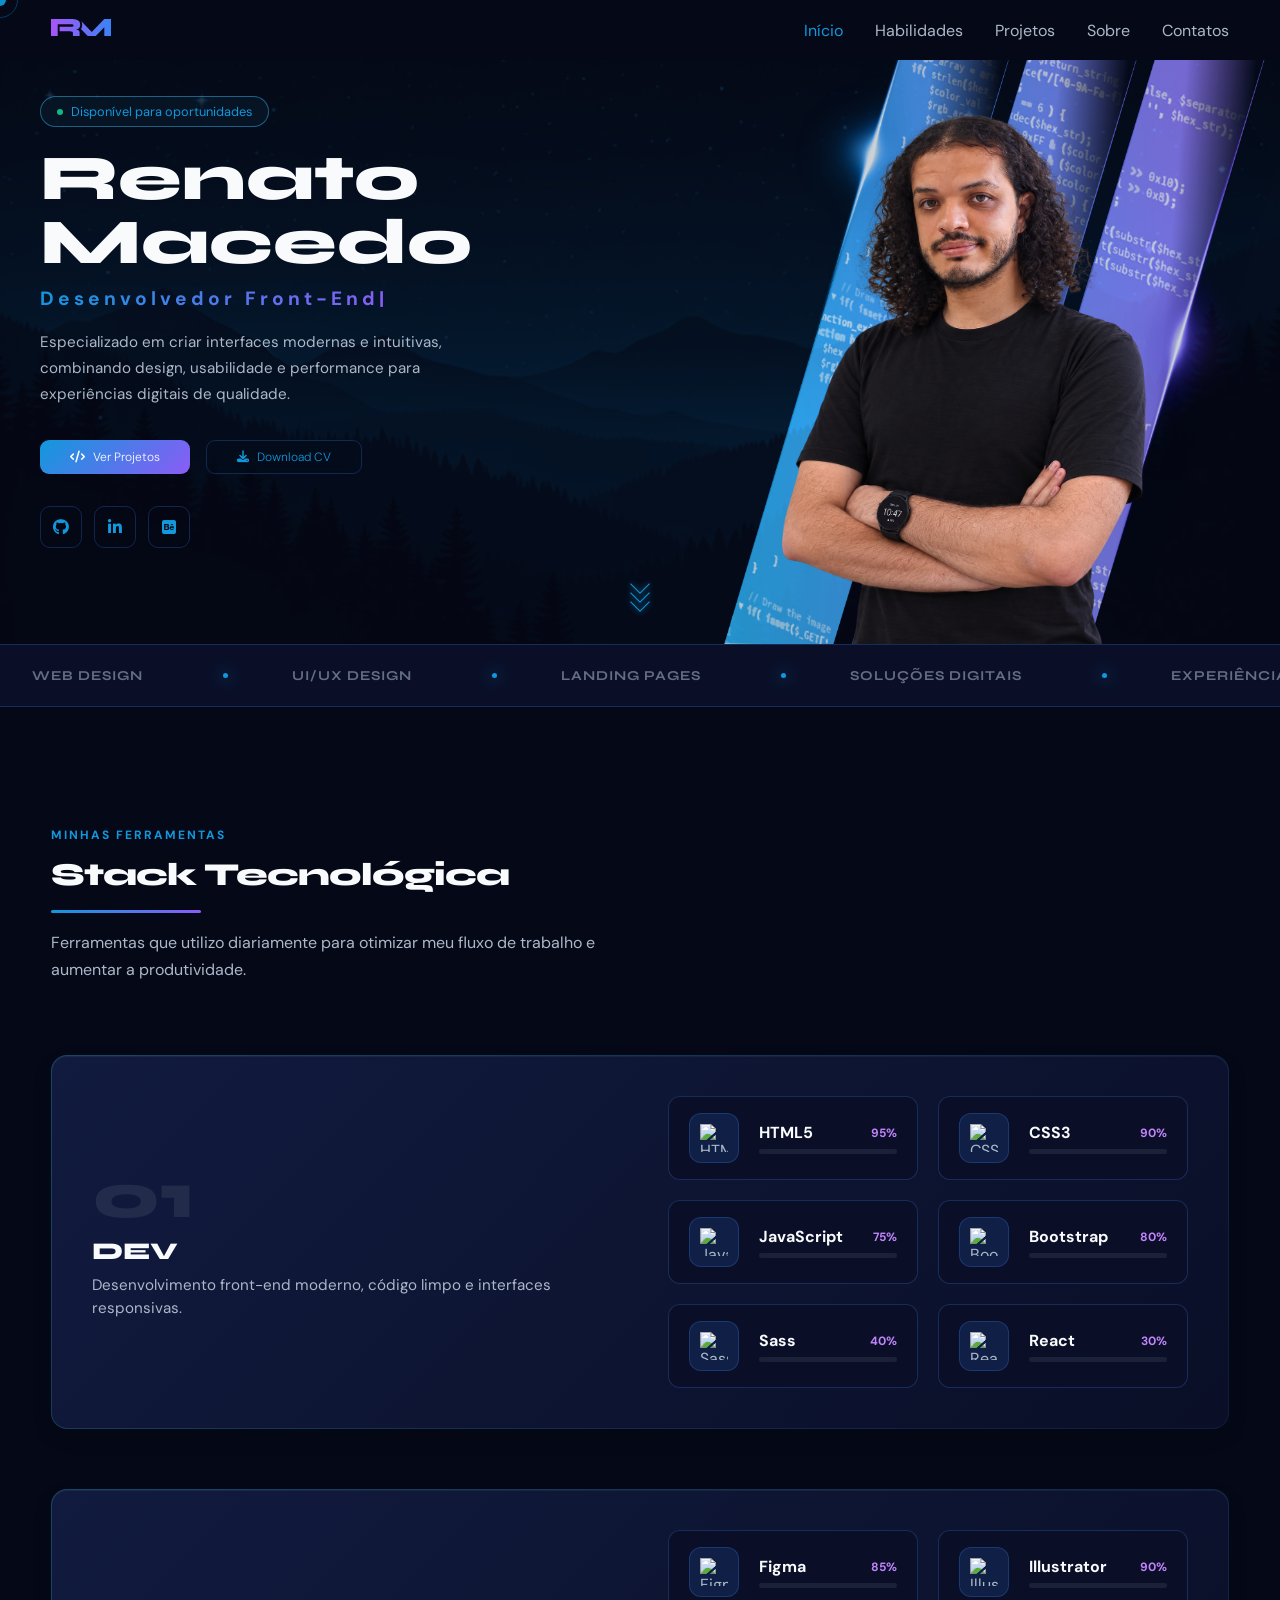
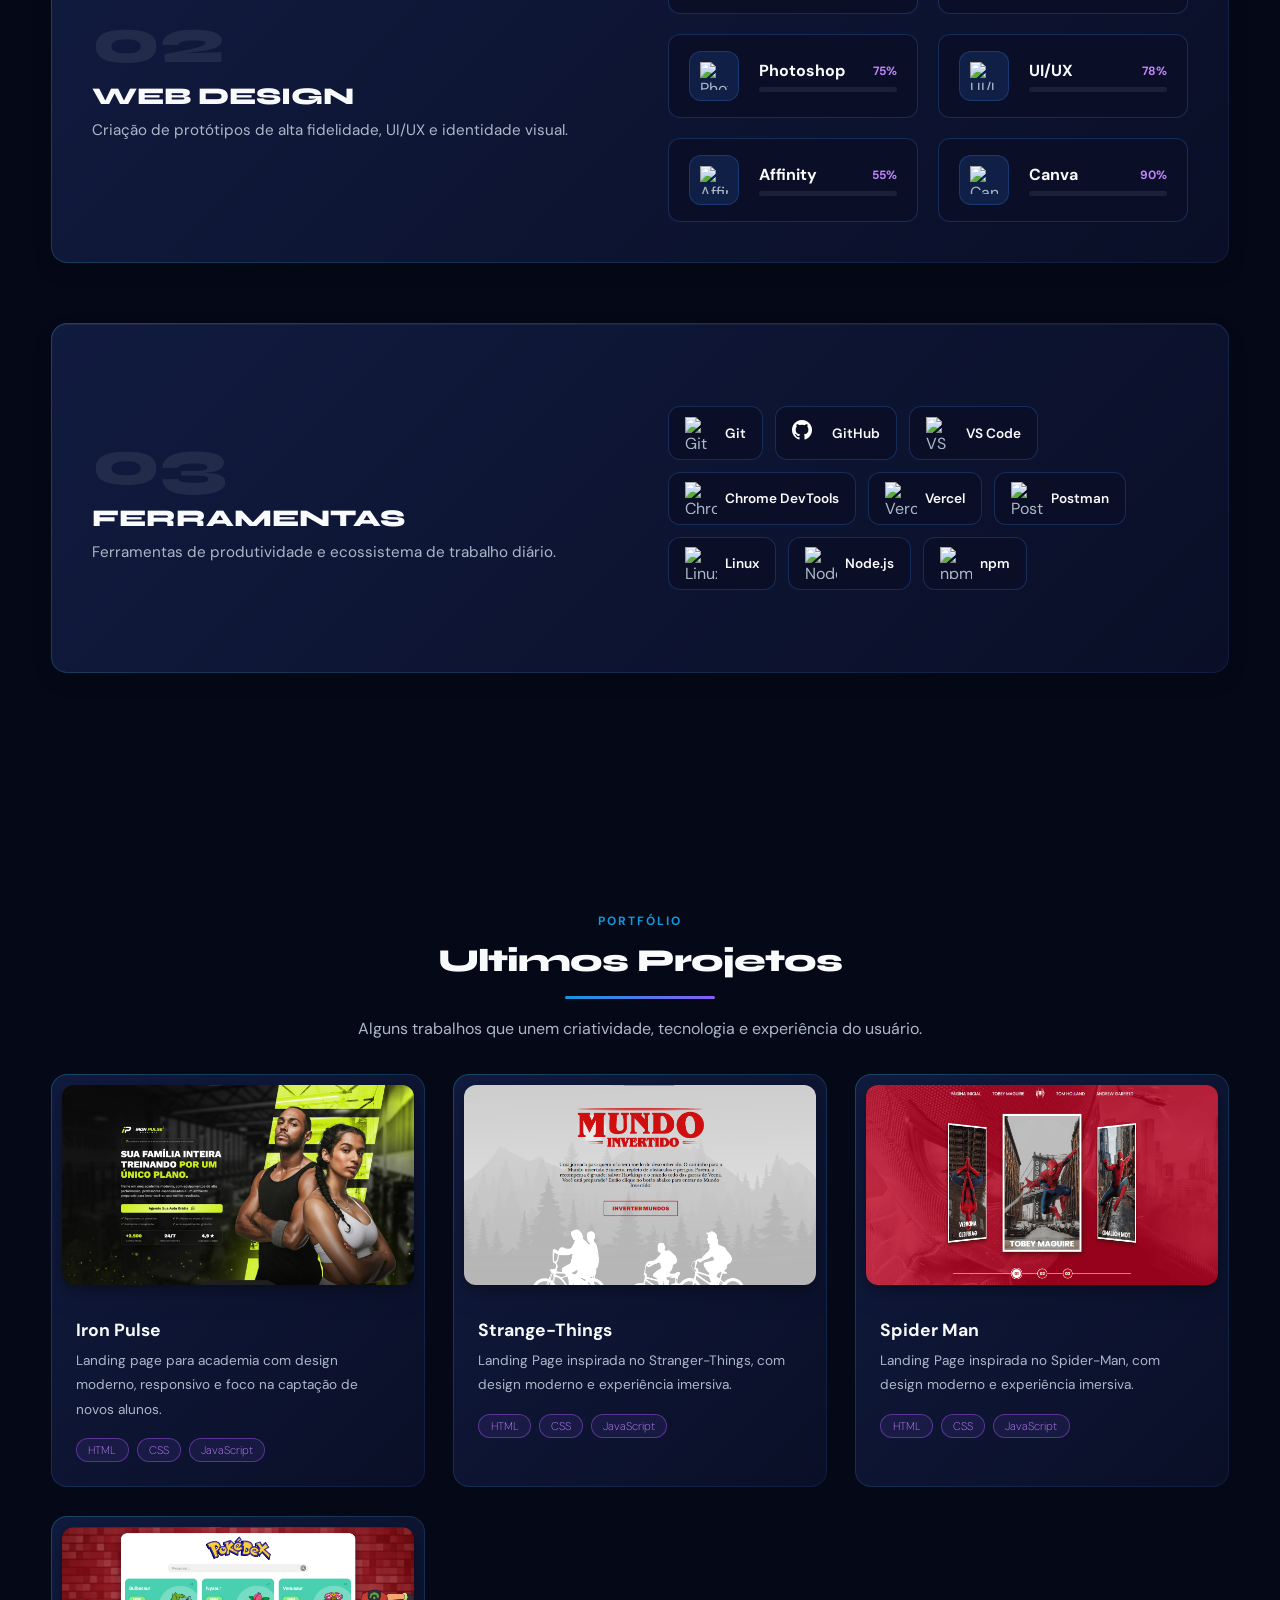
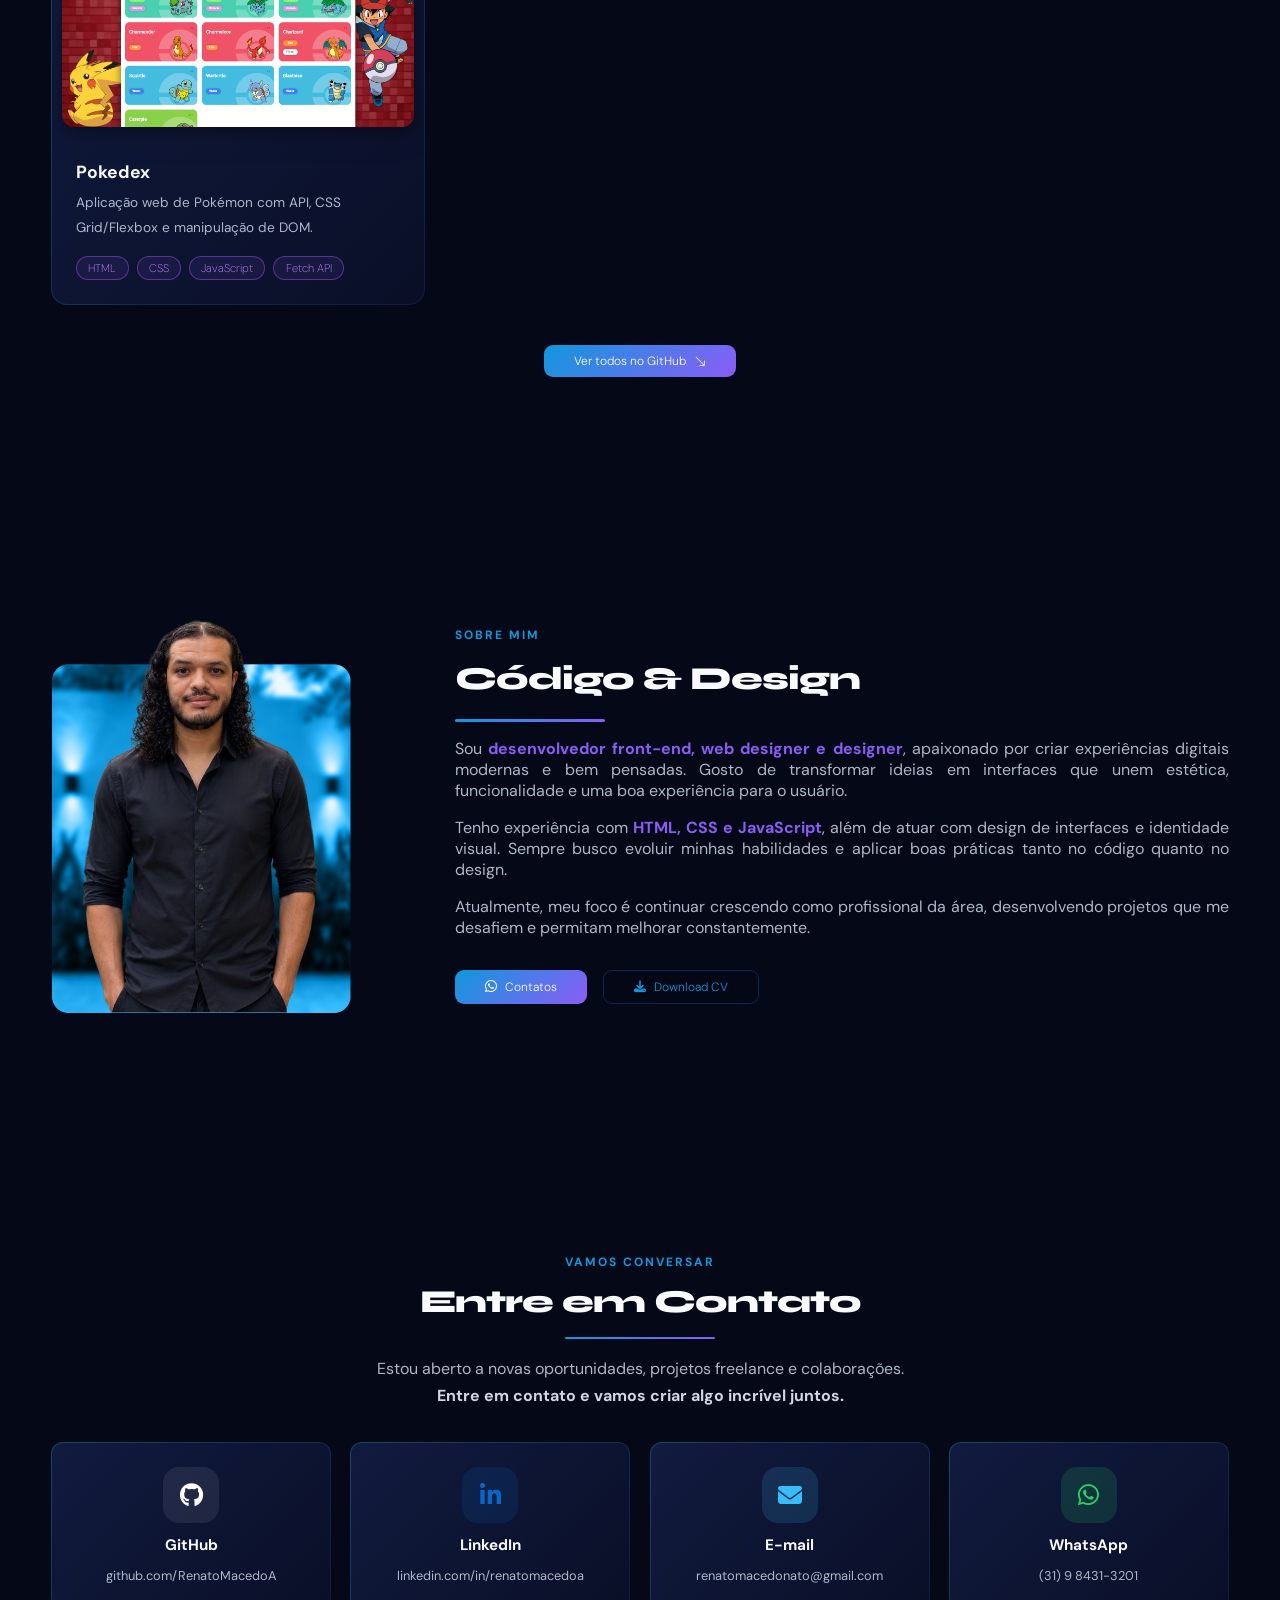
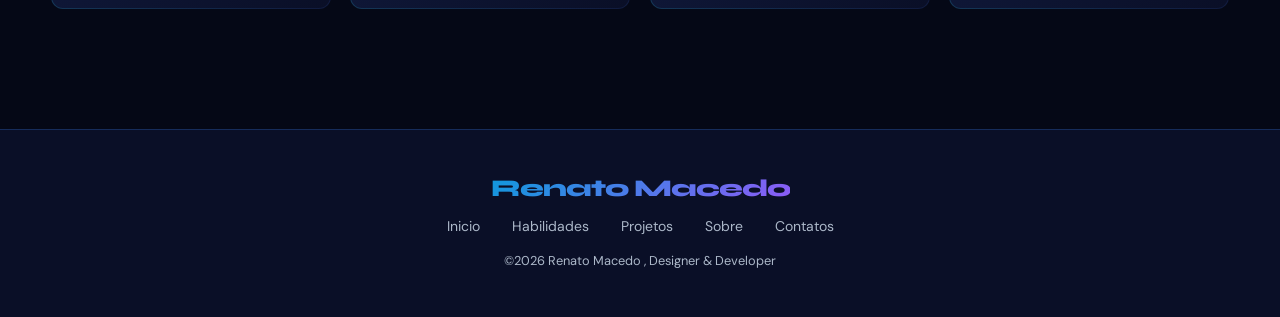
==== commit 932062c8: "Update index.html" ====
--- a/index.html
+++ b/index.html
@@ -1,49 +1,55 @@
 <!doctype html>
 <html lang="pt-BR" data-theme="dark">
-  <head>
-    <meta charset="UTF-8" />
-    <meta name="viewport" content="width=device-width, initial-scale=1.0" />
-
-    <!-- SEO -->
-    <title>Renato Macedo | Portfólio Front-End Developer & Web Designer</title>
-
-    <meta
-      name="description"
-      content="Portfólio de Renato Macedo Afonso, desenvolvedor Front-End e Web Designer especializado em criar sites modernos, responsivos e focados na experiência do usuário."
-    />
-
-    <!-- Compartilhamento -->
-    <meta property="og:title" content="Renato Macedo Afonso | Front-End Developer" />
-    <meta property="og:description" content="Portfólio profissional com projetos de desenvolvimento web e design." />
-    <meta property="og:image" content="assets/img/preview.jpg" />
-    <meta property="og:type" content="website" />
-
-    <!-- Fontes -->
-    <!-- Google Fonts -->
-    <link rel="preconnect" href="https://fonts.googleapis.com" />
-    <link rel="preconnect" href="https://fonts.gstatic.com" crossorigin />
-
-    <link
-      href="https://fonts.googleapis.com/css2?family=DM+Sans:opsz,wght@9..40,100..1000&family=Syne:wght@400;500;600;700;800&display=swap"
-      rel="stylesheet"
-    />
-
-    <!-- CSS -->
-    <link rel="stylesheet" href="assets/css/reset.css" />
-    <link rel="stylesheet" href="assets/css/variaveis.css" />
-    <link rel="stylesheet" href="assets/css/componentes.css" />
-    <link rel="stylesheet" href="assets/css/styles.css" />
-    <link rel="stylesheet" href="assets/css/animacoes.css" />
-    <link rel="stylesheet" href="assets/css/responsivo.css" media="screen" />
-
-    <!-- Ícones -->
-    <link rel="stylesheet" href="https://cdnjs.cloudflare.com/ajax/libs/font-awesome/6.4.0/css/all.min.css" />
-    <link rel="stylesheet" href="https://cdn.jsdelivr.net/npm/bootstrap-icons@1.11.3/font/bootstrap-icons.min.css" />
-
-    <link rel="stylesheet" href="https://cdn.jsdelivr.net/gh/devicons/devicon@latest/devicon.min.css" />
-
-    <link rel="icon" href="assets/img/favicon.ico" />
-  </head>
+ <head>
+  <meta charset="UTF-8" />
+  <meta name="viewport" content="width=device-width, initial-scale=1.0" />
+
+  <!-- SEO -->
+  <title>Portfólio | Renato Macedo - Desenvolvedor Front-End</title>
+
+  <meta
+    name="description"
+    content="Portfólio de Renato Macedo Afonso, desenvolvedor Front-End e Web Designer especializado em criar sites modernos, responsivos e focados na experiência do usuário."
+  />
+
+  <!-- Compartilhamento -->
+  <meta property="og:title" content="Renato Macedo Afonso | Front-End Developer" />
+  <meta property="og:description" content="Portfólio profissional com projetos de desenvolvimento web e design." />
+  <meta property="og:image" content="https://renatomacedo-portfolio.vercel.app/assets/image/preview.jpg" />
+  <meta property="og:type" content="website" />
+
+  <!-- Cor do navegador -->
+  <meta name="theme-color" content="#050816" />
+
+  <!-- Fontes -->
+  <link rel="preconnect" href="https://fonts.googleapis.com" />
+  <link rel="preconnect" href="https://fonts.gstatic.com" crossorigin />
+
+  <link
+    href="https://fonts.googleapis.com/css2?family=DM+Sans:opsz,wght@9..40,100..1000&family=Syne:wght@400;500;600;700;800&display=swap"
+    rel="stylesheet"
+  />
+
+  <!-- CSS -->
+  <link rel="stylesheet" href="assets/css/reset.css" />
+  <link rel="stylesheet" href="assets/css/variaveis.css" />
+  <link rel="stylesheet" href="assets/css/componentes.css" />
+  <link rel="stylesheet" href="assets/css/styles.css" />
+  <link rel="stylesheet" href="assets/css/animacoes.css" />
+  <link rel="stylesheet" href="assets/css/responsivo.css" media="screen" />
+
+  <!-- Ícones -->
+  <link rel="stylesheet" href="https://cdnjs.cloudflare.com/ajax/libs/font-awesome/6.4.0/css/all.min.css" />
+  <link rel="stylesheet" href="https://cdn.jsdelivr.net/npm/bootstrap-icons@1.11.3/font/bootstrap-icons.min.css" />
+  <link rel="stylesheet" href="https://cdn.jsdelivr.net/gh/devicons/devicon@latest/devicon.min.css" />
+
+  <!-- Favicon -->
+  <link rel="icon" type="image/svg+xml" href="/assets/image/logoRM3.svg" />
+
+  <!-- Apple / iPhone -->
+  <link rel="apple-touch-icon" href="/assets/image/logoRM3.svg" />
+</head>
+
 
   <body>
     <!-- CURSOR PERSONALIZADO — visível apenas em desktop; oculto automaticamente em touch -->
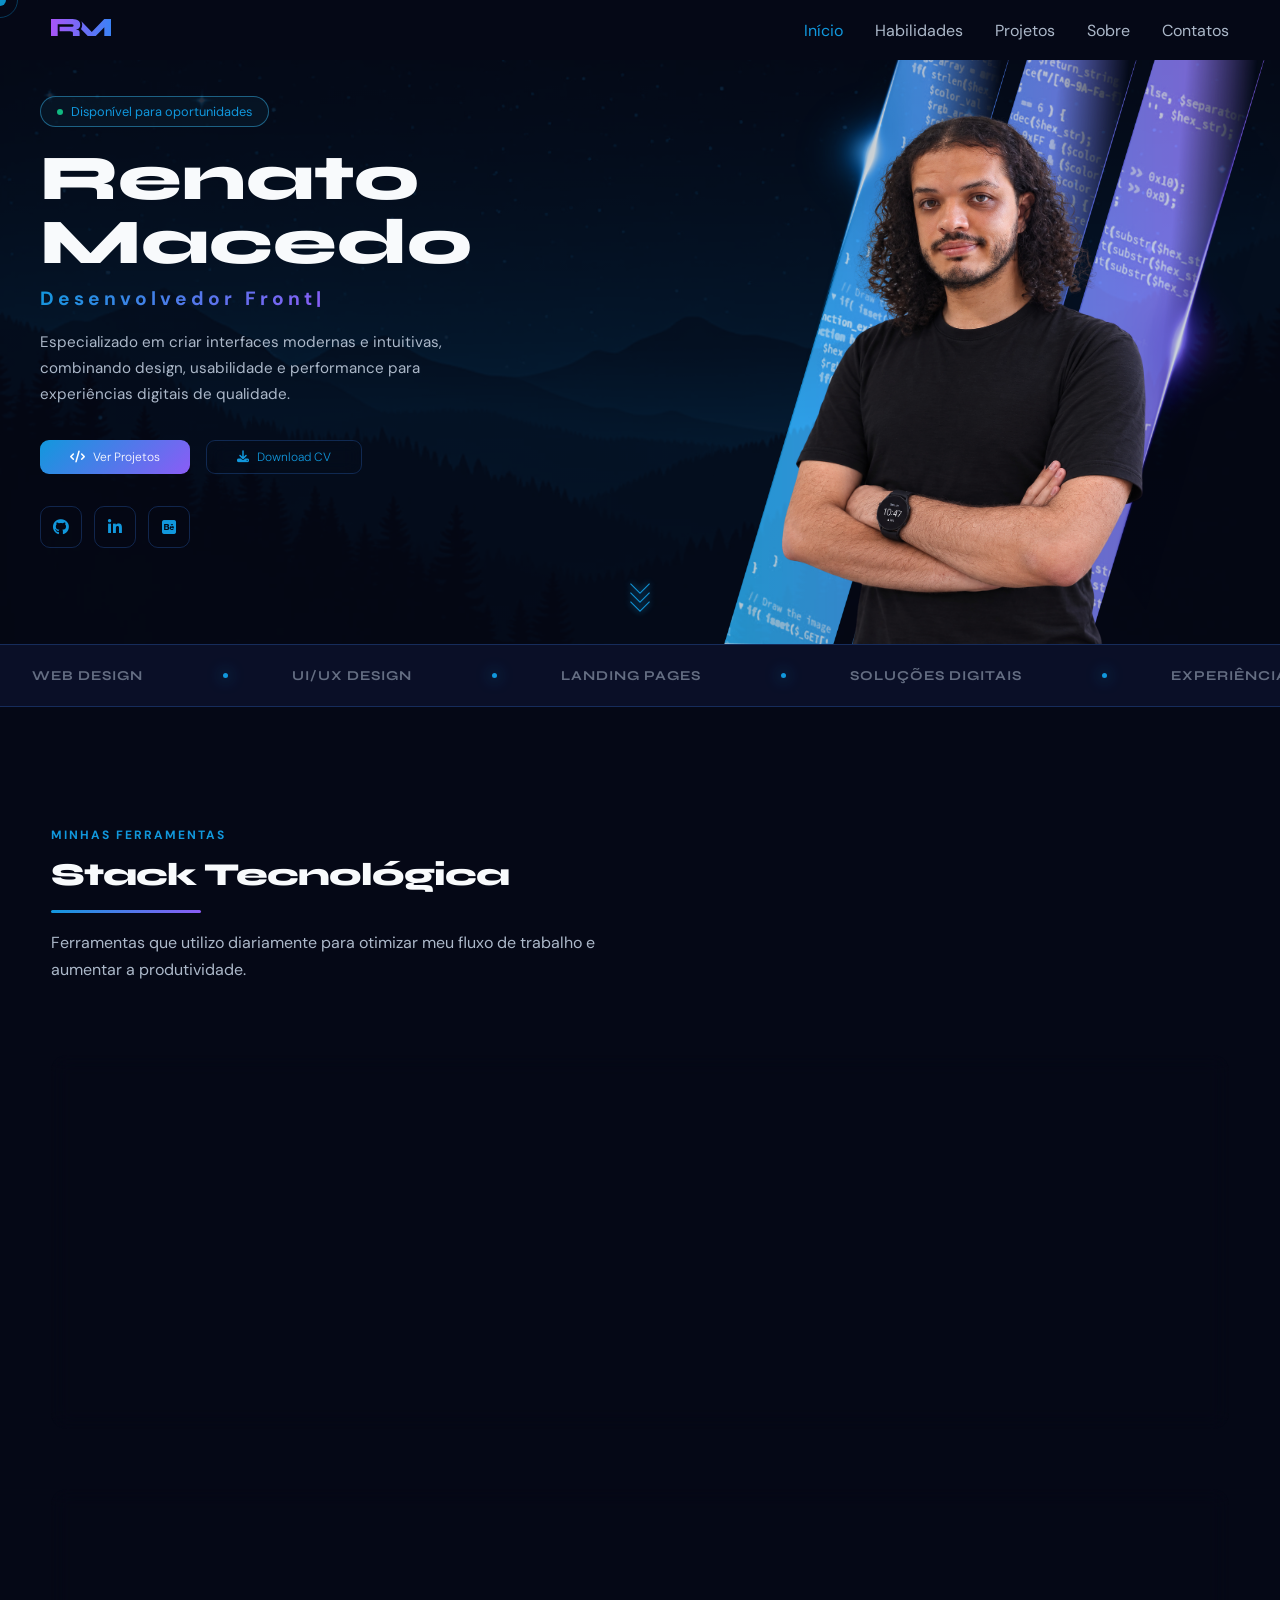
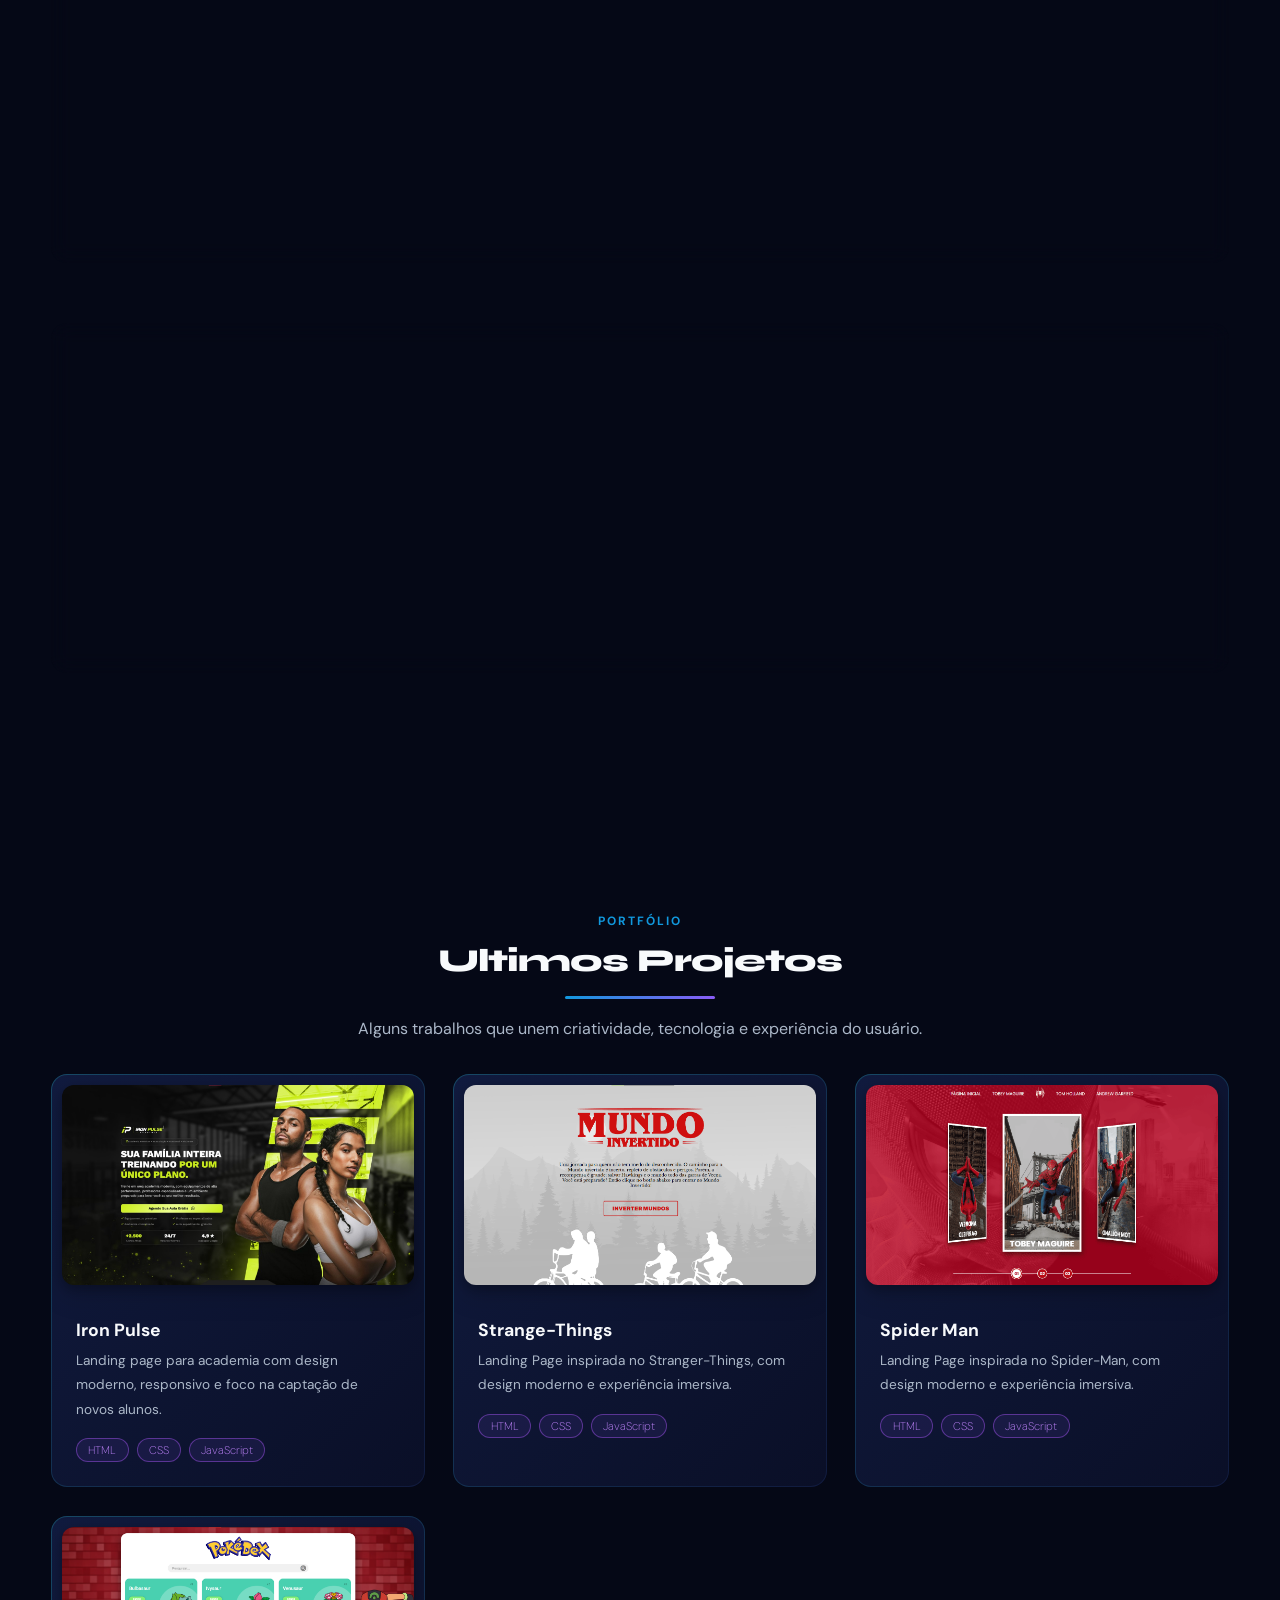
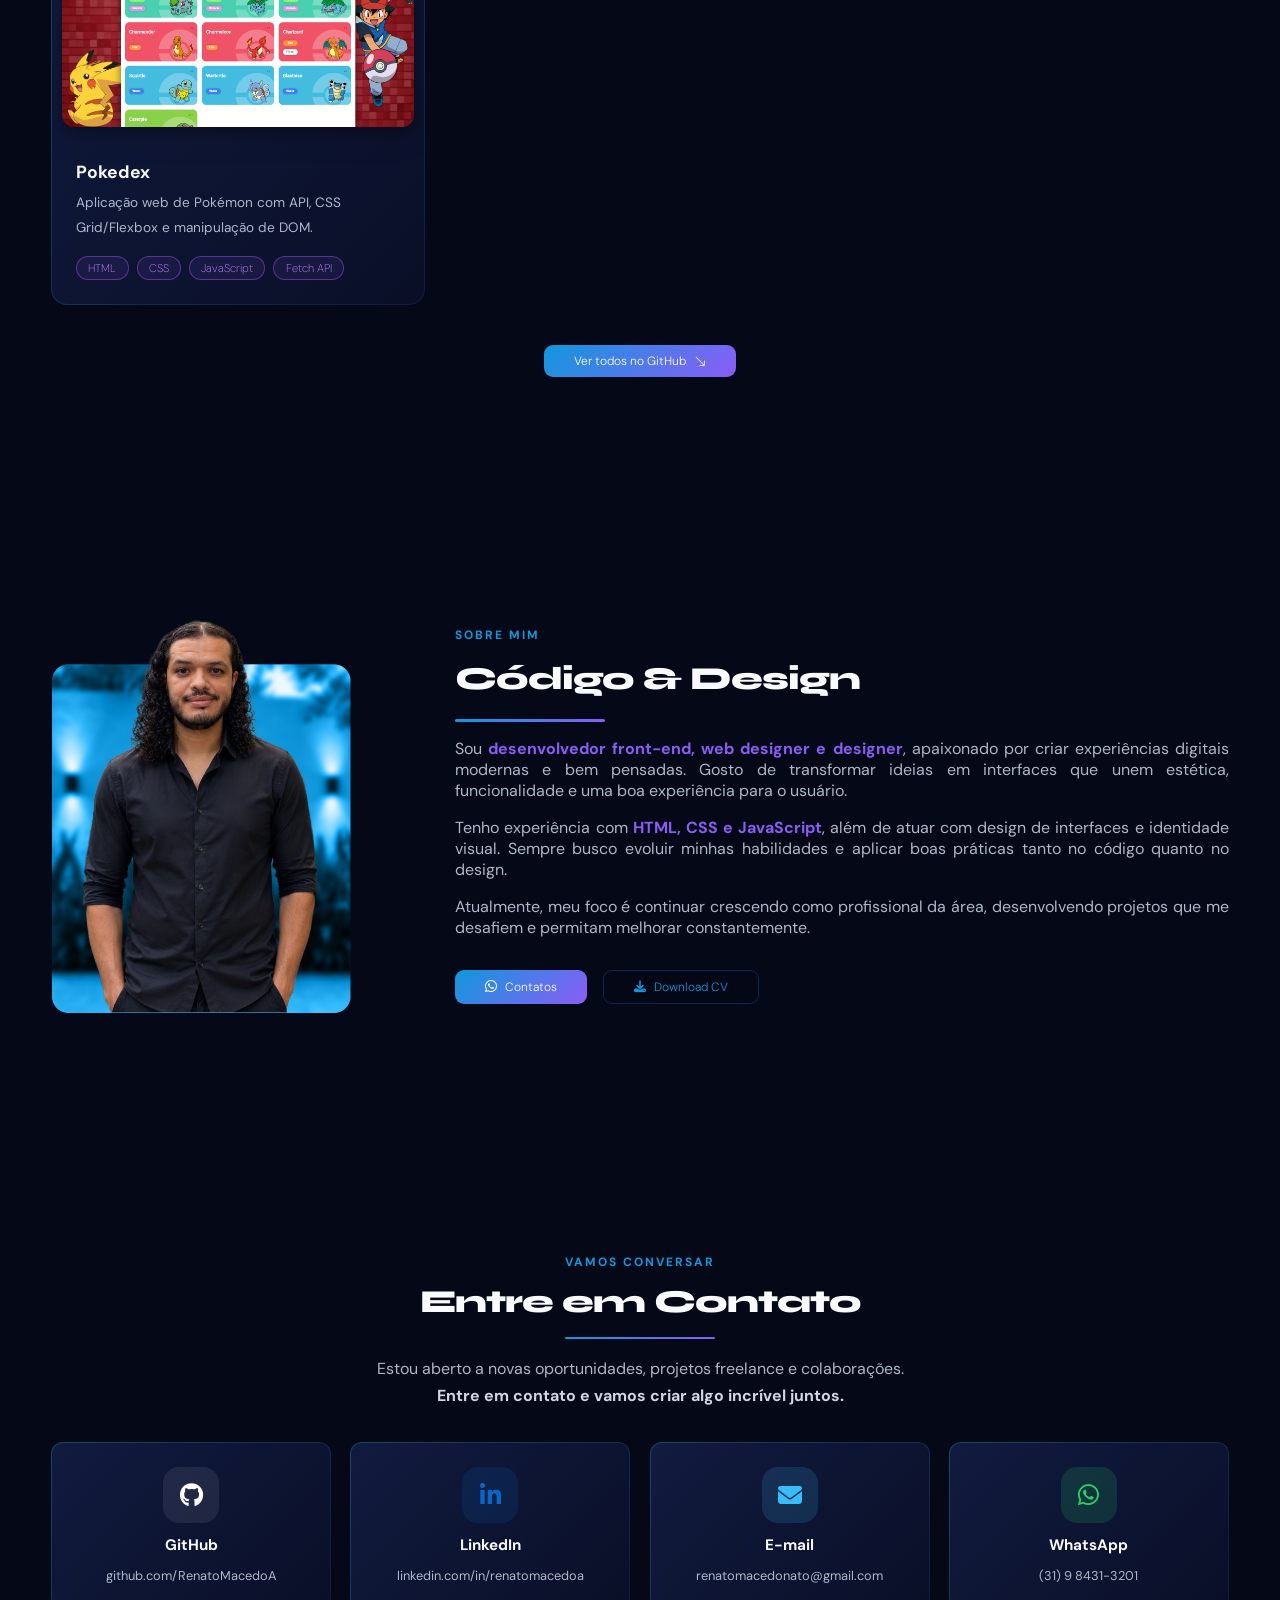
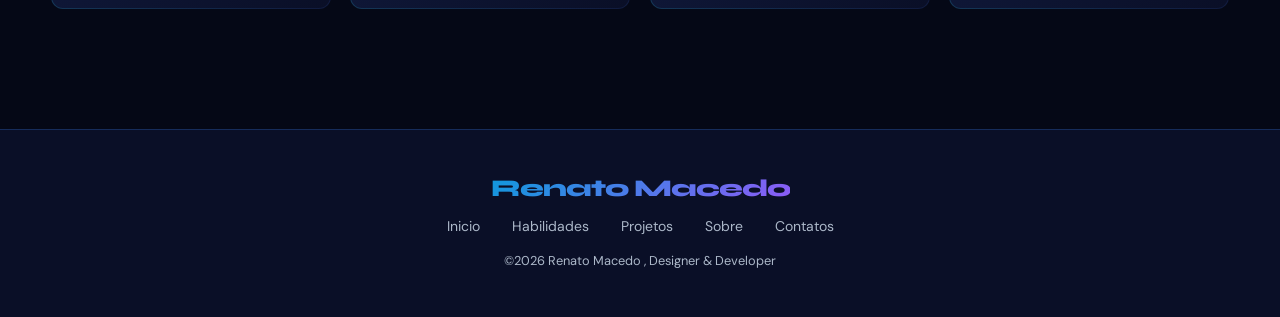
==== commit 97cf52f7: "Update index.html" ====
--- a/index.html
+++ b/index.html
@@ -116,7 +116,7 @@
                 <a href="#projeto" class="btn btn--primary"><i class="fas fa-code"></i> Ver Projetos</a>
 
                 <a
-                  href="https://drive.google.com/uc?export=download&id=1Sx9H4rnm-EZOzwN9v4sdnHXpkzO45IIn"
+                  href="https://drive.google.com/file/d/1G0ej-0ExW_l5kVbticVlZmFnfaovJHTd/view?usp=sharing"
                   class="btn btn--outline"
                   target="_blank"
                   rel="noopener noreferrer"
@@ -846,7 +846,7 @@
                   </a>
 
                   <a
-                    href="https://drive.google.com/uc?export=download&id=1Sx9H4rnm-EZOzwN9v4sdnHXpkzO45IIn"
+                    href="https://drive.google.com/file/d/1G0ej-0ExW_l5kVbticVlZmFnfaovJHTd/view?usp=sharing"
                     class="btn btn--outline"
                     target="_blank"
                     rel="noopener noreferrer"
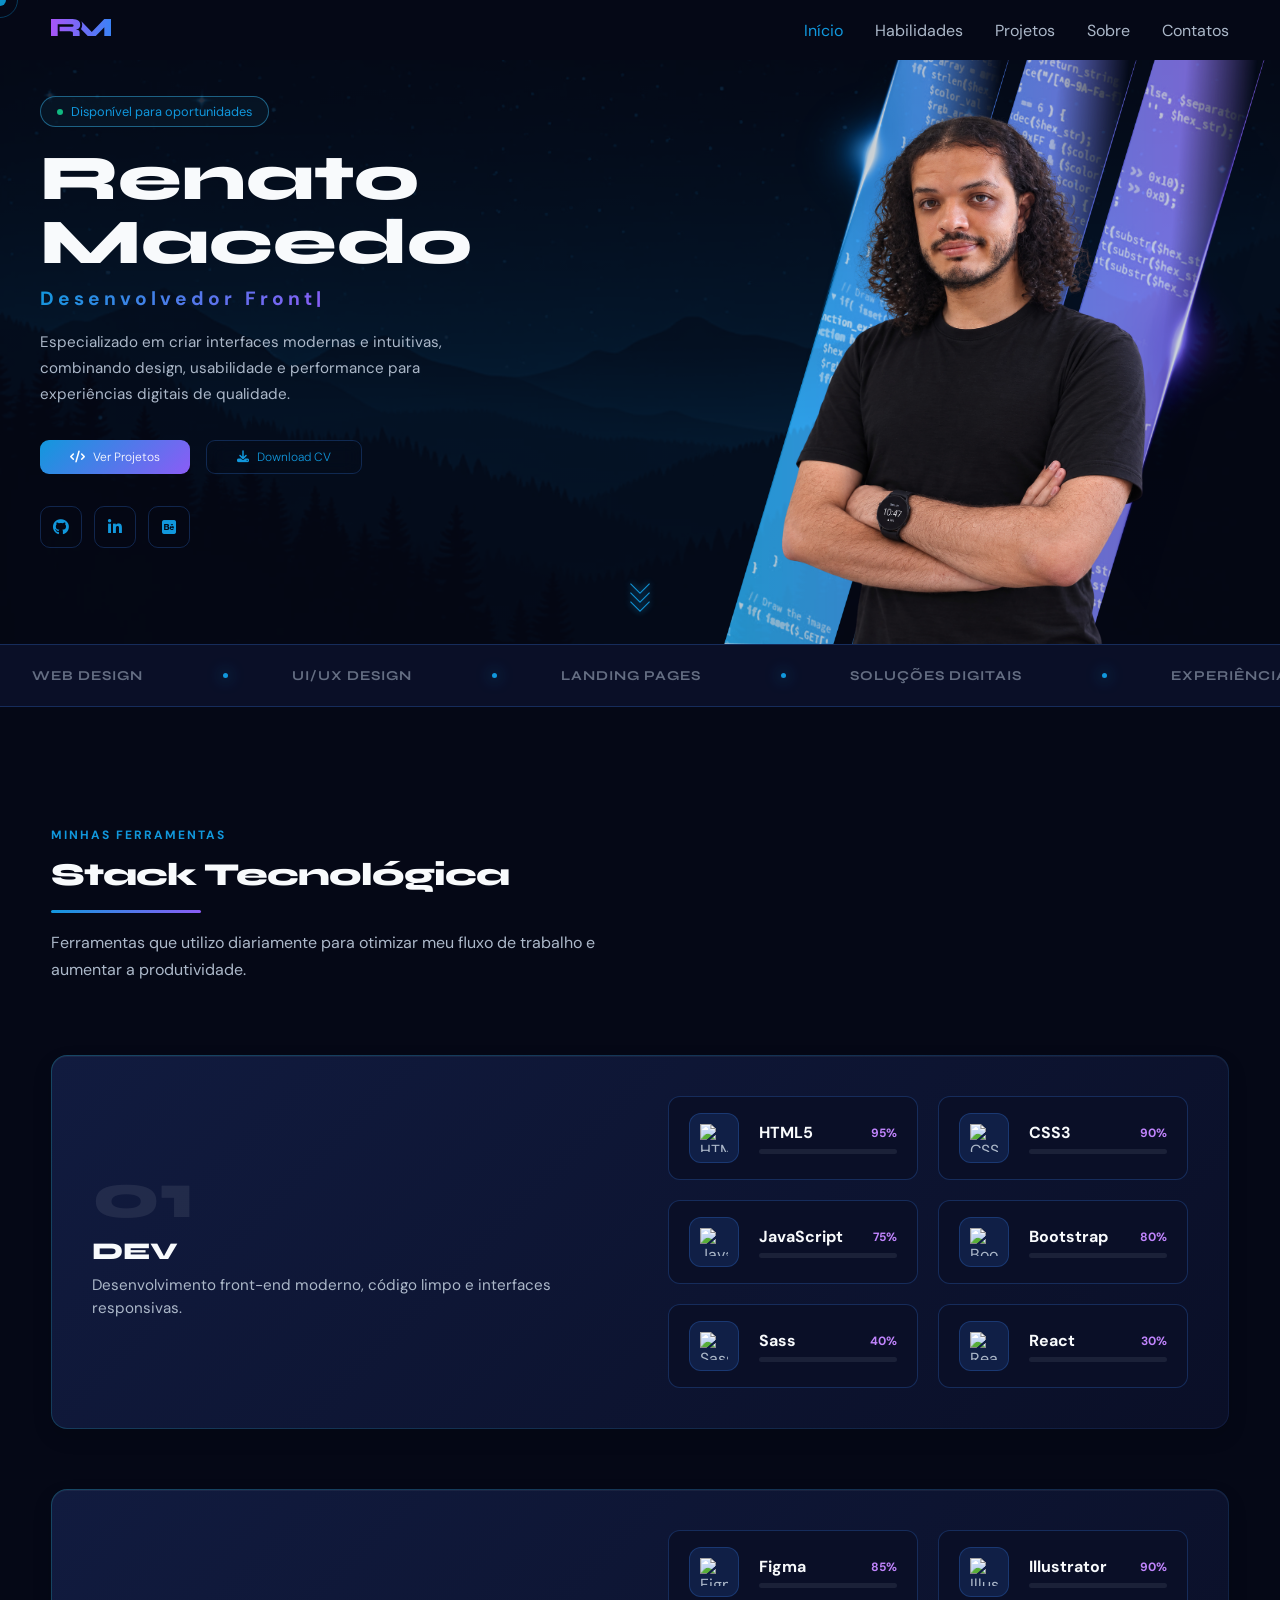
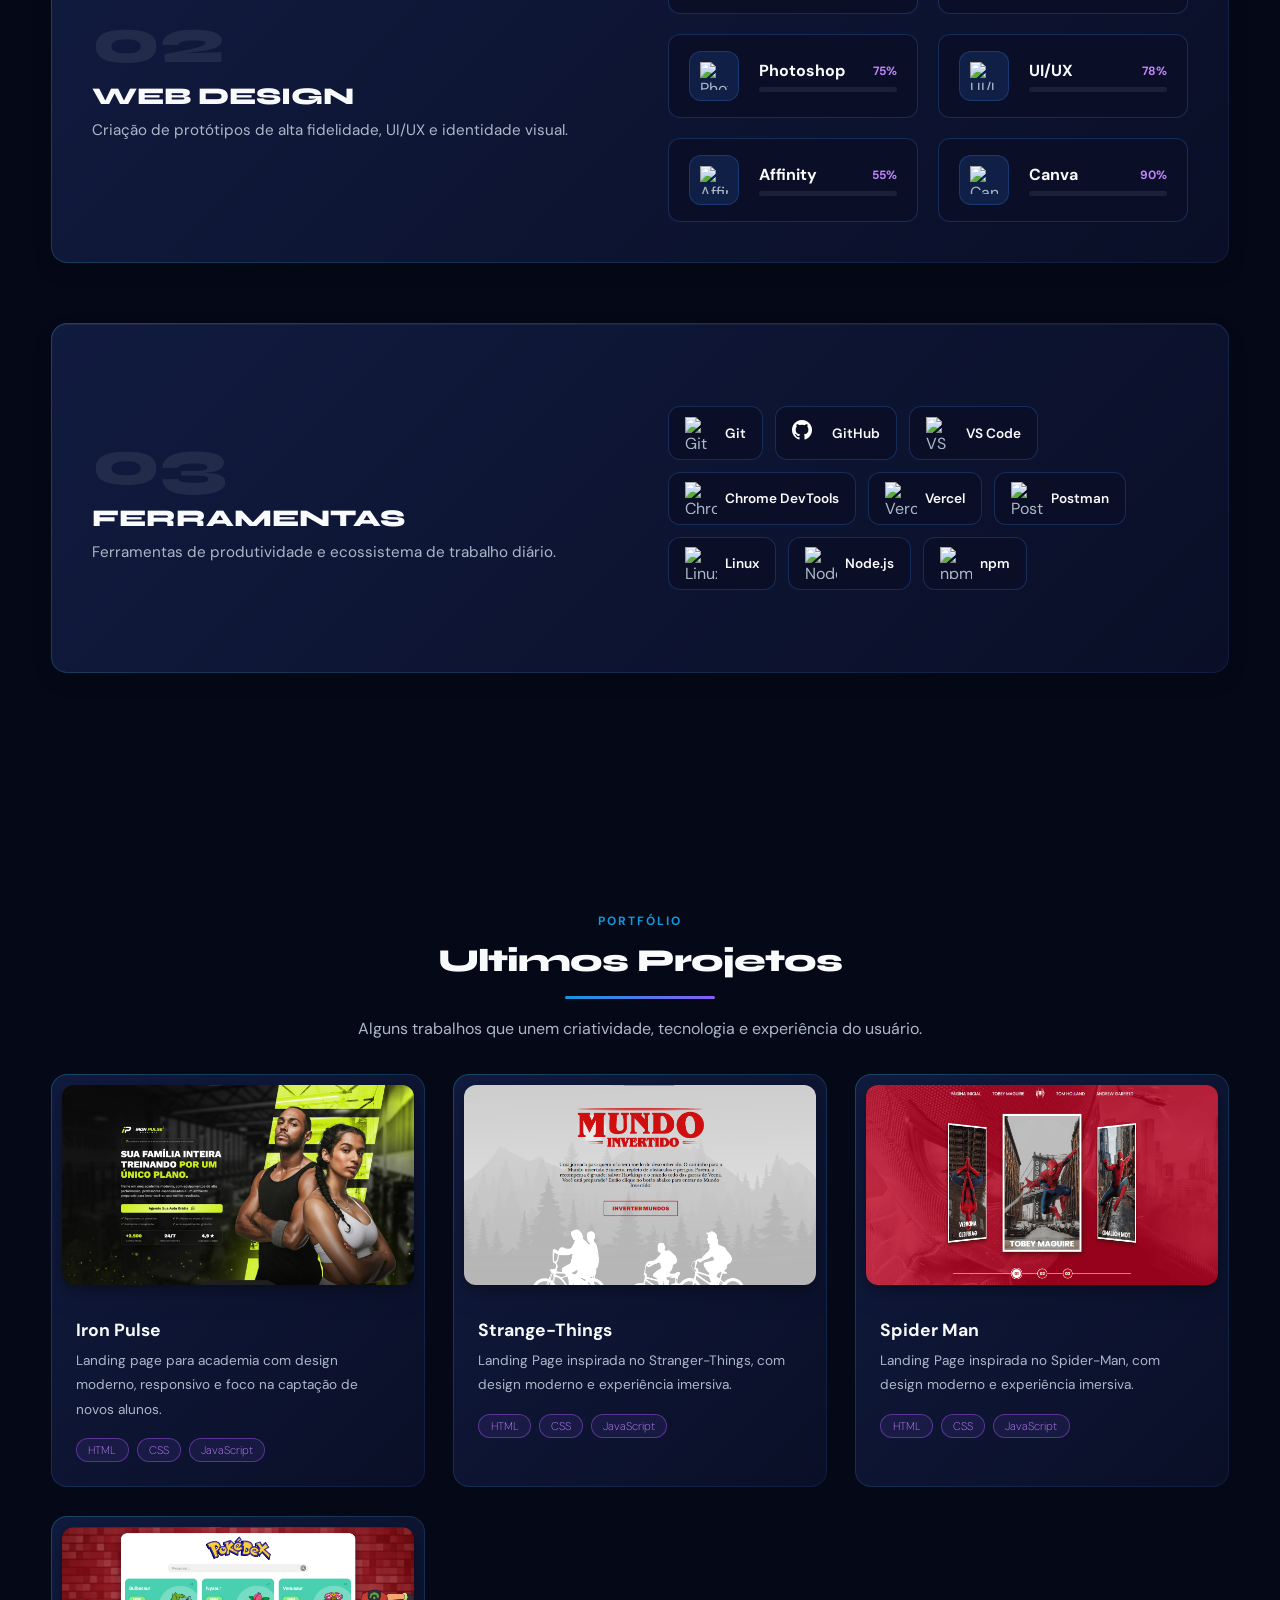
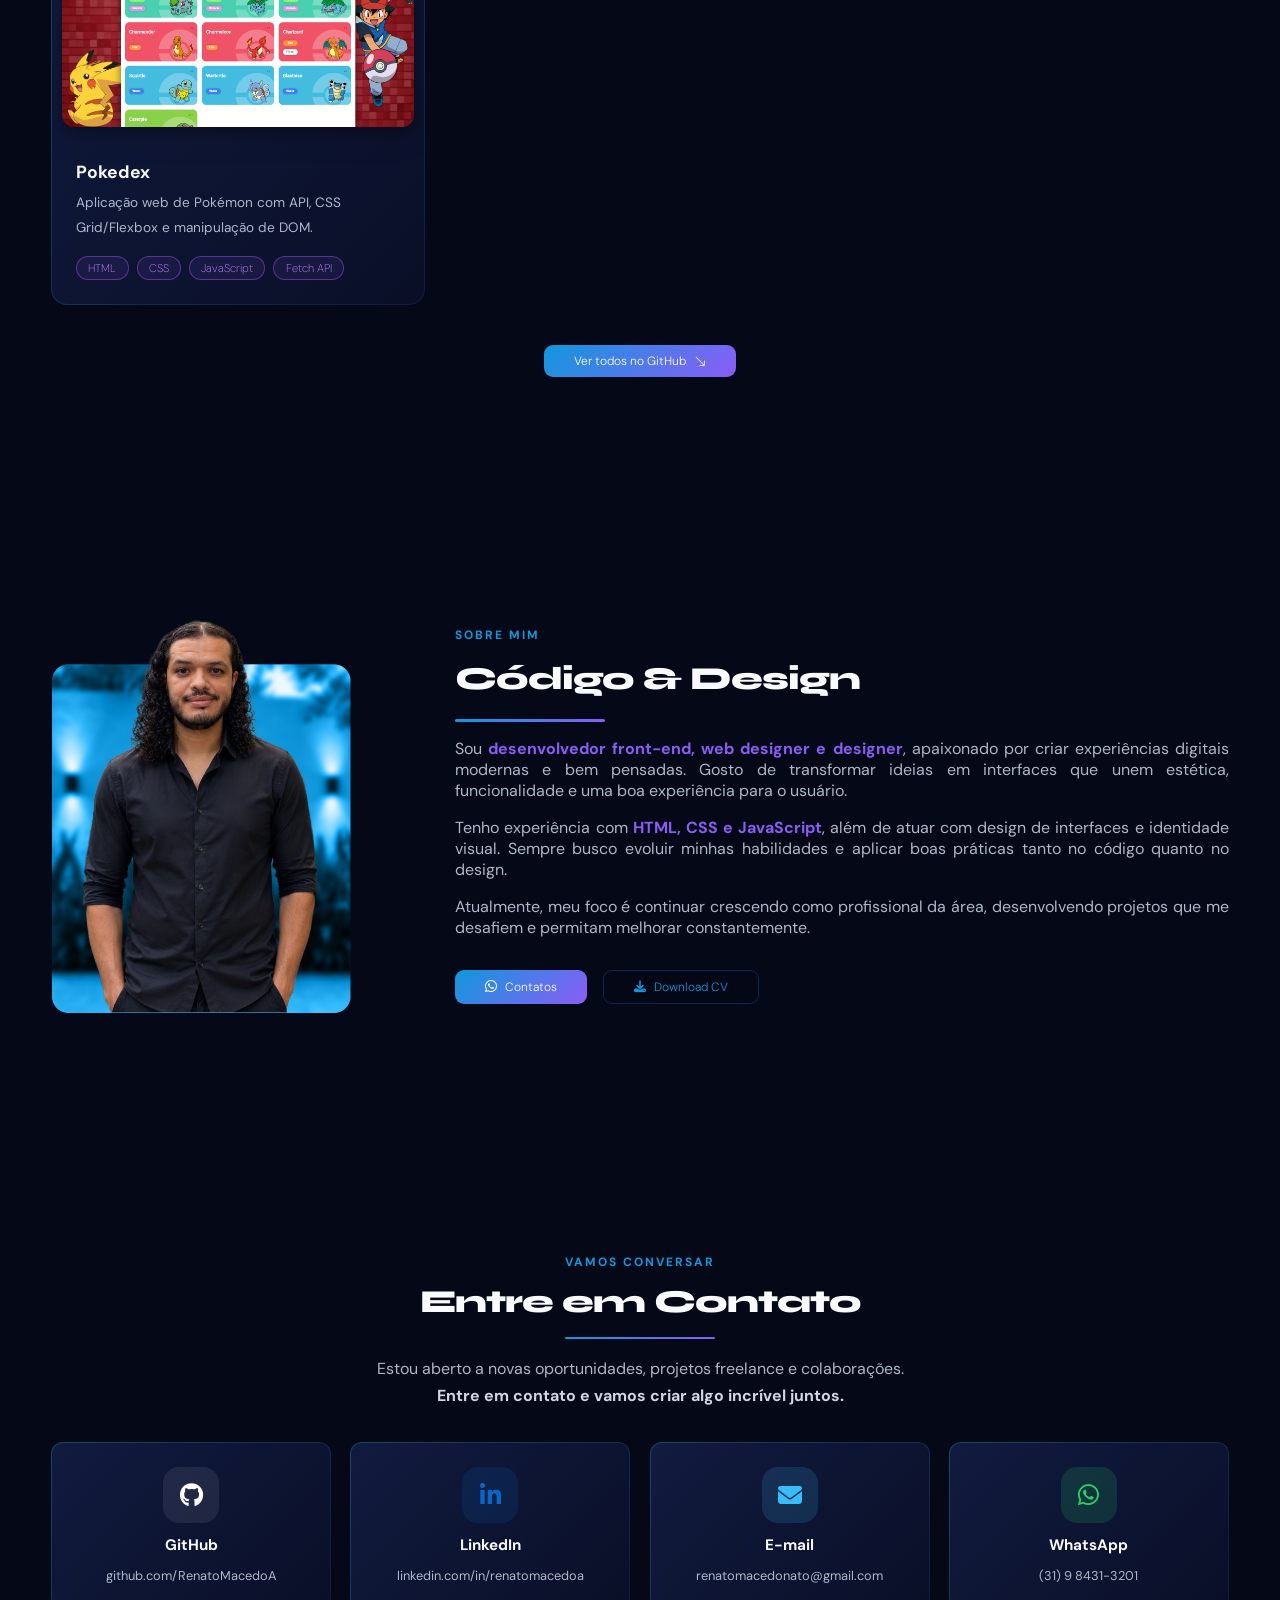
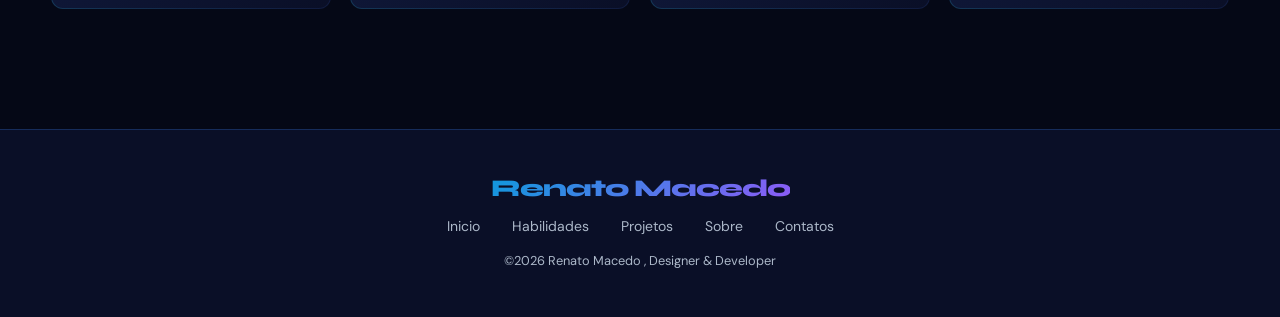
==== commit 87fc7101: "Update index.html" ====
--- a/index.html
+++ b/index.html
@@ -116,7 +116,7 @@
                 <a href="#projeto" class="btn btn--primary"><i class="fas fa-code"></i> Ver Projetos</a>
 
                 <a
-                  href="https://drive.google.com/file/d/1G0ej-0ExW_l5kVbticVlZmFnfaovJHTd/view?usp=sharing"
+                  href="https://drive.google.com/uc?export=download&id=1G0ej-0ExW_l5kVbticVlZmFnfaovJHTd"
                   class="btn btn--outline"
                   target="_blank"
                   rel="noopener noreferrer"
@@ -846,7 +846,7 @@
                   </a>
 
                   <a
-                    href="https://drive.google.com/file/d/1G0ej-0ExW_l5kVbticVlZmFnfaovJHTd/view?usp=sharing"
+                    href="https://drive.google.com/uc?export=download&id=1G0ej-0ExW_l5kVbticVlZmFnfaovJHTd"
                     class="btn btn--outline"
                     target="_blank"
                     rel="noopener noreferrer"
